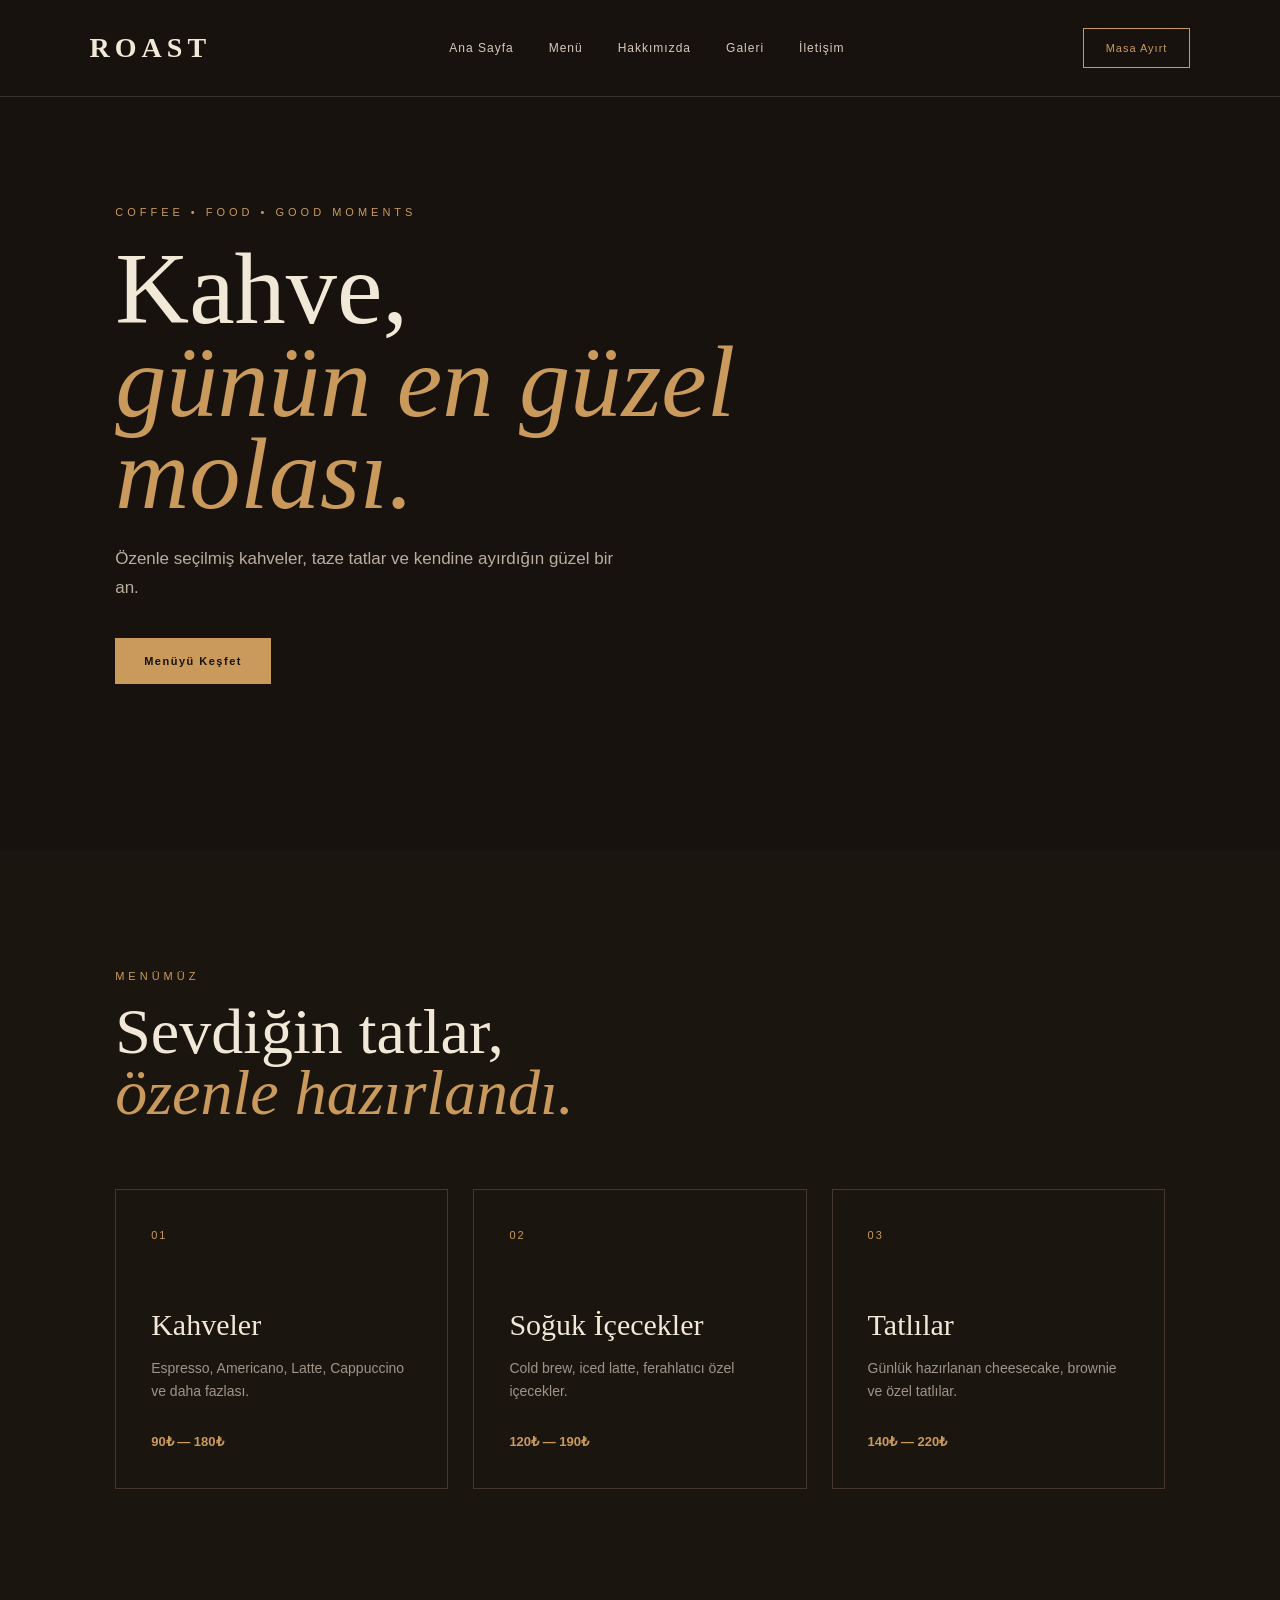
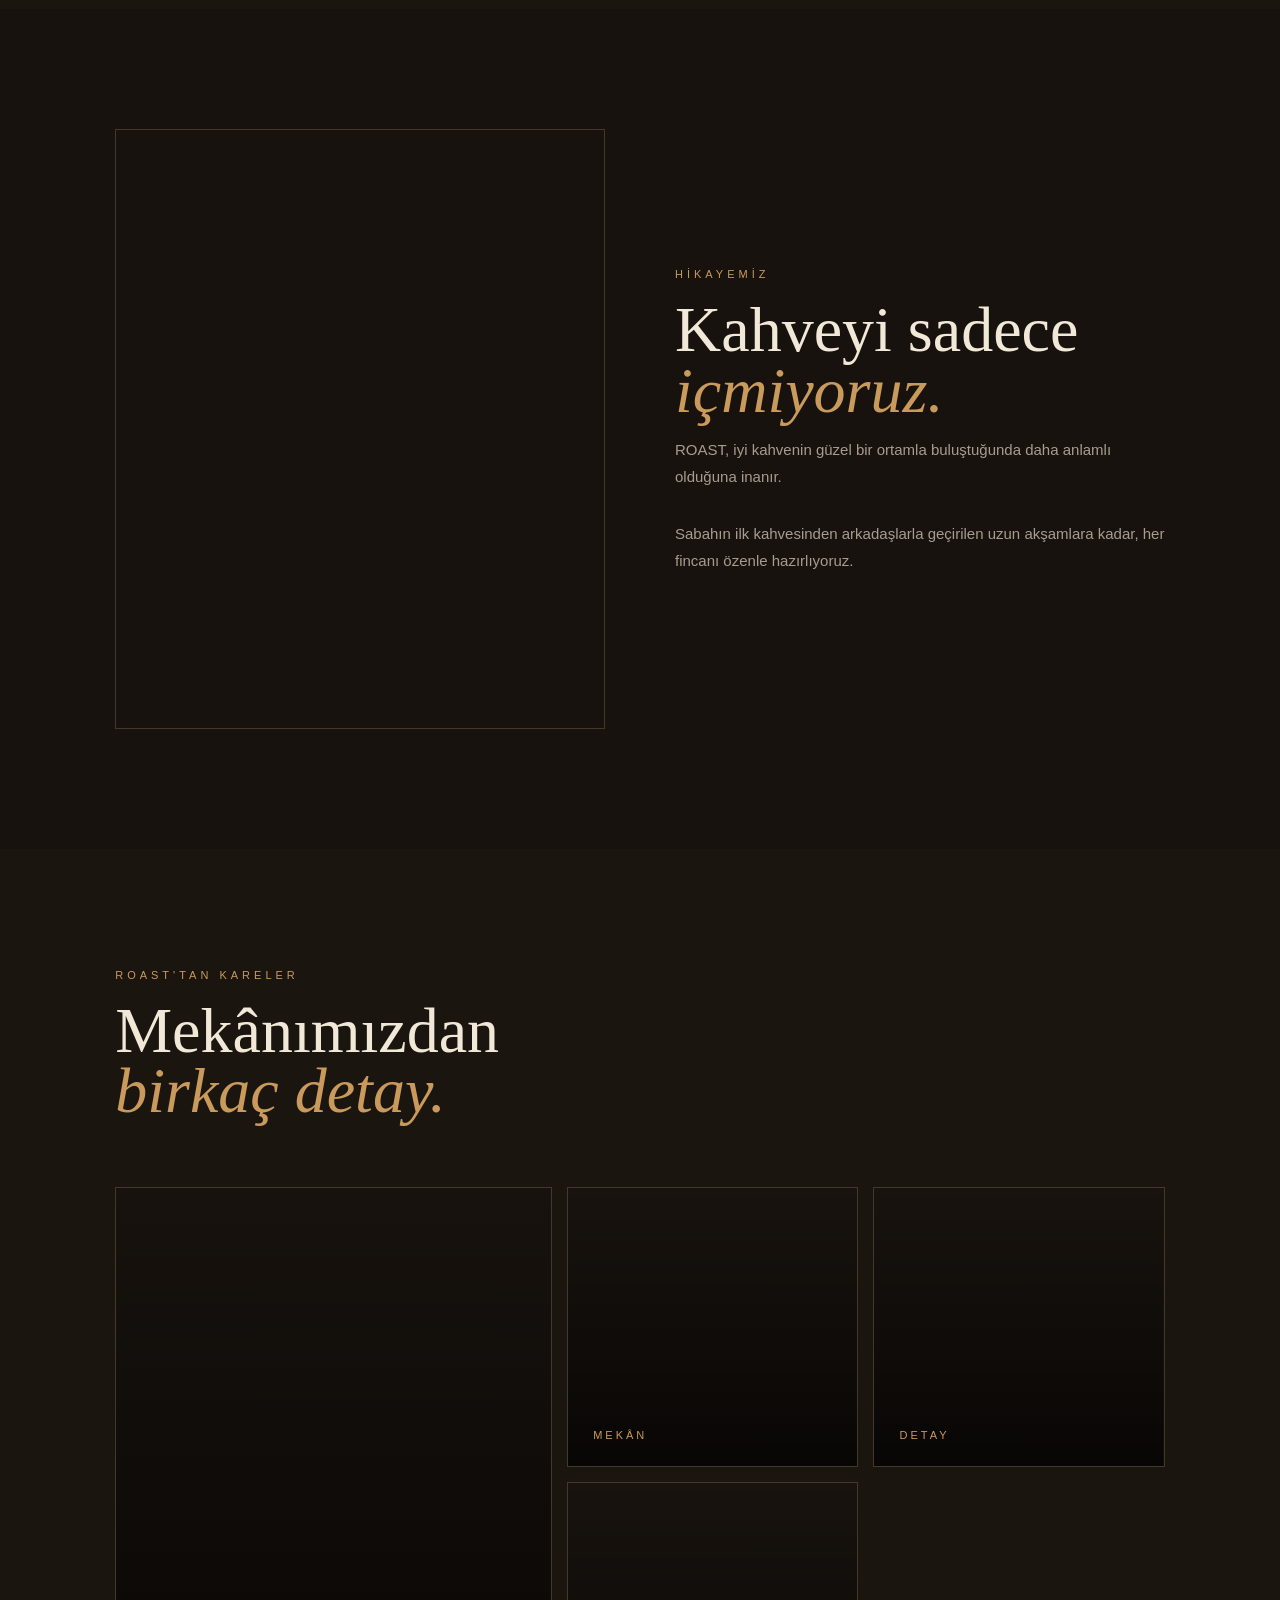
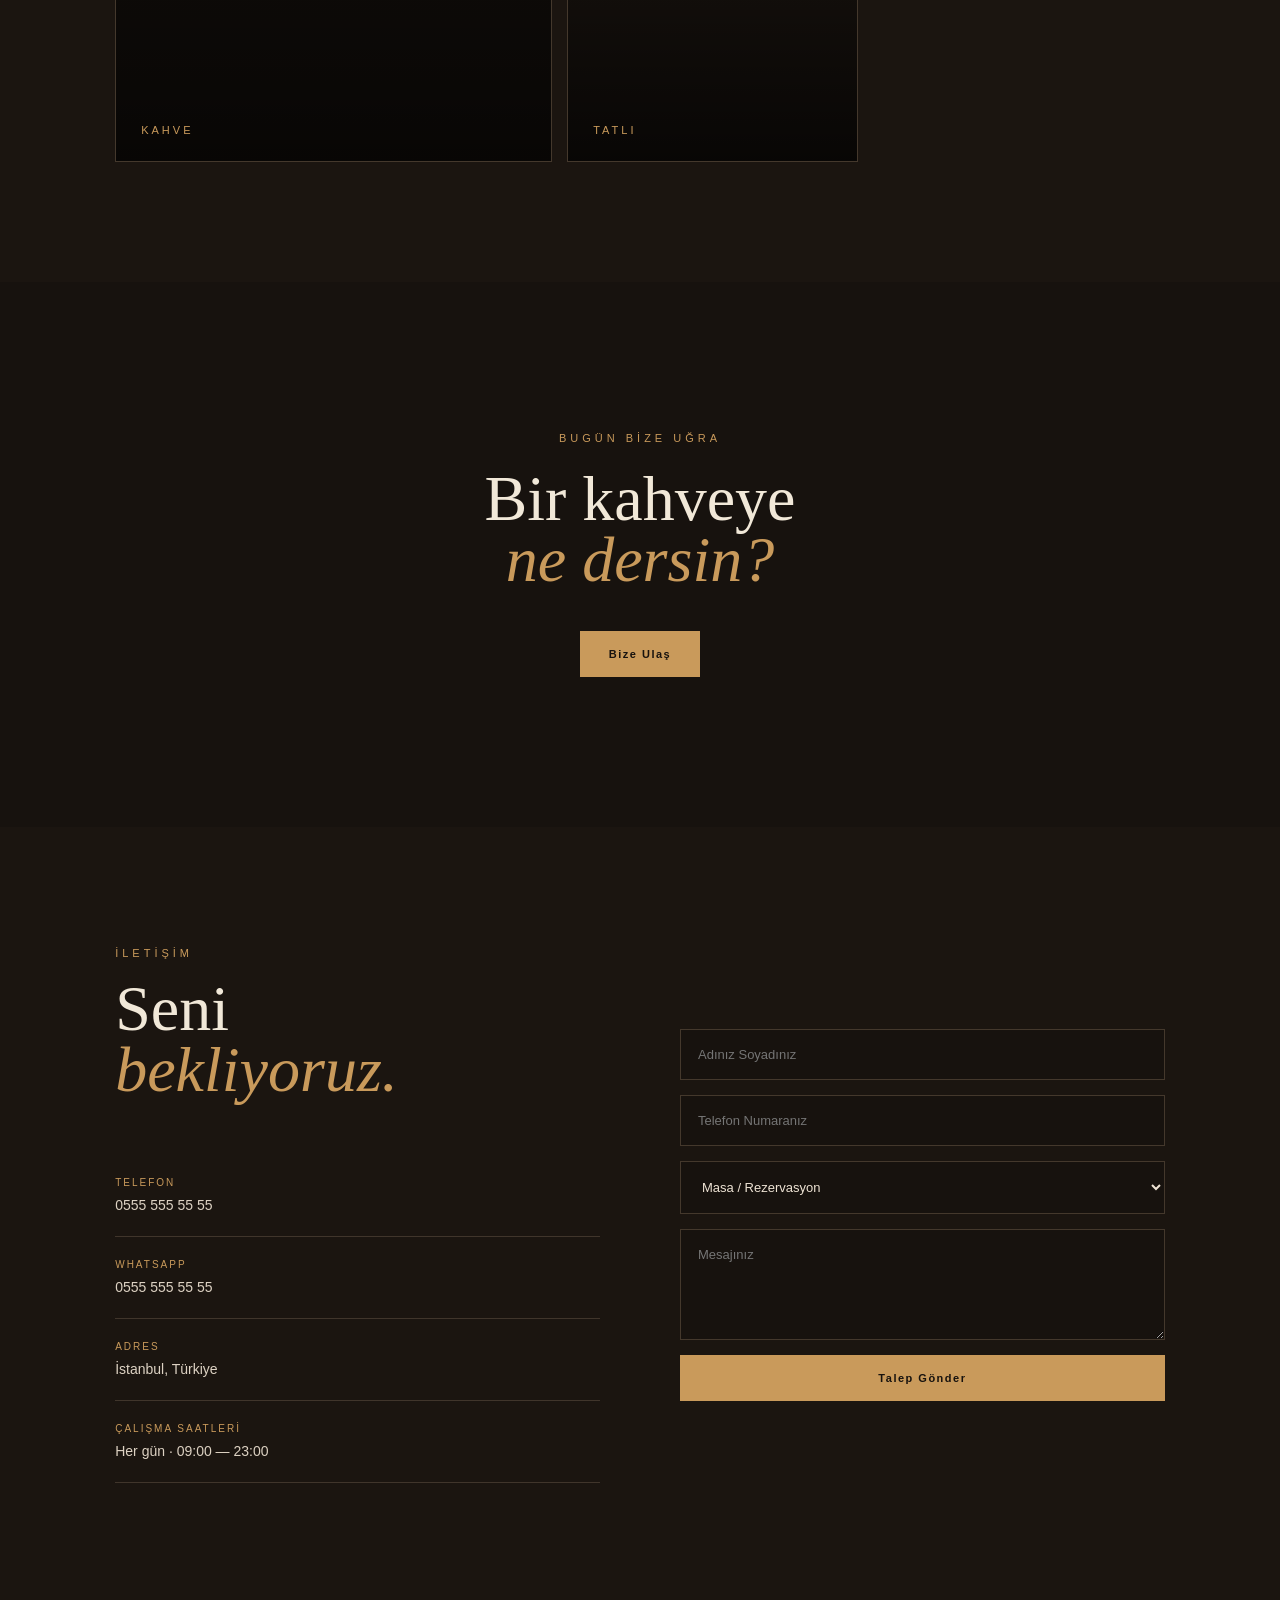
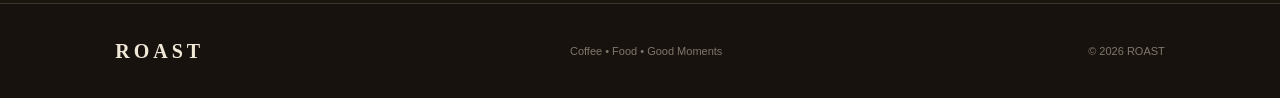
==== index.html @ e58e1d6d "Add files via upload" ====
<!DOCTYPE html>
<html lang="tr">
<head>
    <meta charset="UTF-8">
    <meta name="viewport" content="width=device-width, initial-scale=1.0">

    <title>ROAST | Coffee & Good Moments</title>

    <meta
        name="description"
        content="ROAST Coffee & Good Moments — kaliteli kahve, taze tatlılar ve keyifli anlar."
    >
    <link rel="icon" type="image/png" href="images/favicon.jpg">
    <link rel="stylesheet" href="style.css">
</head>

<body>

    <!-- HEADER -->
    <header class="header">

        <a href="#anasayfa" class="logo">
            ROAST
        </a>

        <nav class="nav">
            <a href="#anasayfa">Ana Sayfa</a>
            <a href="#menu">Menü</a>
            <a href="#hakkimizda">Hakkımızda</a>
            <a href="#galeri">Galeri</a>
            <a href="#iletisim">İletişim</a>
        </nav>

        <a href="#iletisim" class="reservation-button">
            Masa Ayırt
        </a>

    </header>


    <!-- HERO -->
    <main>

        <section class="hero" id="anasayfa">

            <div class="hero-content">

                <span class="eyebrow">
                    COFFEE • FOOD • GOOD MOMENTS
                </span>

                <h1>
                    Kahve,<br>
                    <span>günün en güzel molası.</span>
                </h1>

                <p>
                    Özenle seçilmiş kahveler, taze tatlar
                    ve kendine ayırdığın güzel bir an.
                </p>

                <a href="#menu" class="main-button">
                    Menüyü Keşfet
                </a>

            </div>

        </section>


        <!-- MENU -->
        <section class="menu-section" id="menu">

            <div class="section-heading">

                <span class="section-label">
                    MENÜMÜZ
                </span>

                <h2>
                    Sevdiğin tatlar,<br>
                    <span>özenle hazırlandı.</span>
                </h2>

            </div>


            <div class="menu-grid">

                <div class="menu-card">

                    <span class="menu-number">01</span>

                    <h3>
                        Kahveler
                    </h3>

                    <p>
                        Espresso, Americano, Latte,
                        Cappuccino ve daha fazlası.
                    </p>

                    <strong>
                        90₺ — 180₺
                    </strong>

                </div>


                <div class="menu-card">

                    <span class="menu-number">02</span>

                    <h3>
                        Soğuk İçecekler
                    </h3>

                    <p>
                        Cold brew, iced latte,
                        ferahlatıcı özel içecekler.
                    </p>

                    <strong>
                        120₺ — 190₺
                    </strong>

                </div>


                <div class="menu-card">

                    <span class="menu-number">03</span>

                    <h3>
                        Tatlılar
                    </h3>

                    <p>
                        Günlük hazırlanan cheesecake,
                        brownie ve özel tatlılar.
                    </p>

                    <strong>
                        140₺ — 220₺
                    </strong>

                </div>

            </div>

        </section>


        <!-- ABOUT -->
        <section class="about" id="hakkimizda">

            <div class="about-image"></div>

            <div class="about-content">

                <span class="section-label">
                    HİKAYEMİZ
                </span>

                <h2>
                    Kahveyi sadece<br>
                    <span>içmiyoruz.</span>
                </h2>

                <p>
                    ROAST, iyi kahvenin güzel bir ortamla
                    buluştuğunda daha anlamlı olduğuna inanır.
                </p>

                <p>
                    Sabahın ilk kahvesinden arkadaşlarla
                    geçirilen uzun akşamlara kadar,
                    her fincanı özenle hazırlıyoruz.
                </p>

            </div>

        </section>


        <!-- GALLERY -->
        <section class="gallery-section" id="galeri">

            <div class="section-heading">

                <span class="section-label">
                    ROAST'TAN KARELER
                </span>

                <h2>
                    Mekânımızdan<br>
                    <span>birkaç detay.</span>
                </h2>

            </div>


            <div class="gallery-grid">

                <div class="gallery-item gallery-large">
                    <span>KAHVE</span>
                </div>

                <div class="gallery-item">
                    <span>MEKÂN</span>
                </div>

                <div class="gallery-item">
                    <span>DETAY</span>
                </div>

                <div class="gallery-item">
                    <span>TATLI</span>
                </div>

            </div>

        </section>


        <!-- CTA -->
        <section class="cta">

            <span class="section-label">
                BUGÜN BİZE UĞRA
            </span>

            <h2>
                Bir kahveye<br>
                <span>ne dersin?</span>
            </h2>

            <a href="#iletisim" class="main-button">
                Bize Ulaş
            </a>

        </section>


        <!-- CONTACT -->
        <section class="contact" id="iletisim">

            <div class="contact-info">

                <span class="section-label">
                    İLETİŞİM
                </span>

                <h2>
                    Seni<br>
                    <span>bekliyoruz.</span>
                </h2>

                <div class="contact-details">

                    <div class="contact-item">
                        <span>TELEFON</span>
                        <strong>
                            0555 555 55 55
                        </strong>
                    </div>

                    <div class="contact-item">
                        <span>WHATSAPP</span>
                        <strong>
                            0555 555 55 55
                        </strong>
                    </div>

                    <div class="contact-item">
                        <span>ADRES</span>
                        <strong>
                            İstanbul, Türkiye
                        </strong>
                    </div>

                    <div class="contact-item">
                        <span>ÇALIŞMA SAATLERİ</span>
                        <strong>
                            Her gün · 09:00 — 23:00
                        </strong>
                    </div>

                </div>

            </div>


            <form class="contact-form">

                <input
                    type="text"
                    name="name"
                    placeholder="Adınız Soyadınız"
                    required
                >

                <input
                    type="tel"
                    name="phone"
                    placeholder="Telefon Numaranız"
                    required
                >

                <select name="reservation" required>

                    <option value="">
                        Masa / Rezervasyon
                    </option>

                    <option value="2 kişilik">
                        2 kişilik
                    </option>

                    <option value="3-4 kişilik">
                        3-4 kişilik
                    </option>

                    <option value="5+ kişilik">
                        5+ kişilik
                    </option>

                </select>

                <textarea
                    name="message"
                    rows="5"
                    placeholder="Mesajınız"
                ></textarea>

                <button
                    type="submit"
                    class="main-button"
                >
                    Talep Gönder
                </button>

            </form>

        </section>

    </main>


    <!-- FOOTER -->
    <footer class="footer">

        <strong>
            ROAST
        </strong>

        <p>
            Coffee • Food • Good Moments
        </p>

        <span>
            © 2026 ROAST
        </span>

    </footer>

</body>
</html>
---- style.css ----
/* ========================================
   GENEL
======================================== */

html {
    scroll-behavior: smooth;
}

body {
    margin: 0;
    background-color: #17120e;
    color: #f1e8d8;
    font-family: Georgia, "Times New Roman", serif;
}

* {
    box-sizing: border-box;
}

a {
    color: inherit;
    text-decoration: none;
}


/* ========================================
   HEADER
======================================== */

.header {
    position: absolute;
    top: 0;
    left: 0;
    width: 100%;
    z-index: 10;

    display: flex;
    align-items: center;
    justify-content: space-between;

    padding: 28px 7%;
    border-bottom: 1px solid rgba(241, 232, 216, 0.15);
}

.logo {
    font-size: 28px;
    font-weight: bold;
    letter-spacing: 5px;
}

.nav {
    display: flex;
    gap: 35px;
}

.nav a {
    font-family: Arial, sans-serif;
    font-size: 12px;
    letter-spacing: 1px;
    color: #d6cabb;
    transition: 0.3s;
}

.nav a:hover {
    color: #c99a5b;
}

.reservation-button {
    border: 1px solid #c99a5b;
    padding: 13px 22px;

    font-family: Arial, sans-serif;
    font-size: 11px;
    letter-spacing: 1px;

    color: #c99a5b;
    transition: 0.3s;
}

.reservation-button:hover {
    background-color: #c99a5b;
    color: #17120e;
}


/* ========================================
   HERO
======================================== */

.hero {
    min-height: 850px;

    display: flex;
    align-items: center;

    padding: 140px 9% 100px;

    background-image:
        linear-gradient(
            90deg,
            rgba(23, 18, 14, 0.98) 0%,
            rgba(23, 18, 14, 0.88) 35%,
            rgba(23, 18, 14, 0.45) 70%,
            rgba(23, 18, 14, 0.2) 100%
        ),
        url("images/hero.jpg");

    background-size: cover;
    background-position: center;
    background-repeat: no-repeat;
}

.hero-content {
    max-width: 700px;
}

.eyebrow,
.section-label {
    display: block;

    font-family: Arial, sans-serif;
    font-size: 11px;
    letter-spacing: 4px;

    color: #c99a5b;
}

.hero h1 {
    margin: 25px 0;

    font-size: clamp(65px, 8vw, 115px);
    line-height: 0.9;
    font-weight: normal;
}

.hero h1 span {
    color: #c99a5b;
    font-style: italic;
}

.hero p {
    max-width: 520px;

    margin-bottom: 35px;

    color: #b9aea0;

    font-family: Arial, sans-serif;
    font-size: 17px;
    line-height: 1.7;
}

.main-button {
    display: inline-block;

    padding: 16px 28px;

    background-color: #c99a5b;
    color: #17120e;

    font-family: Arial, sans-serif;
    font-size: 11px;
    font-weight: bold;
    letter-spacing: 1.5px;

    border: 1px solid #c99a5b;

    transition: 0.3s;
}

.main-button:hover {
    background-color: transparent;
    color: #c99a5b;
}


/* ========================================
   MENU
======================================== */

.menu-section {
    padding: 120px 9%;
    background-color: #1b1510;
}

.section-heading {
    margin-bottom: 65px;
}

.section-heading h2,
.about-content h2,
.contact-info h2,
.cta h2 {
    margin: 20px 0 0;

    font-size: clamp(42px, 5vw, 70px);
    line-height: 0.95;
    font-weight: normal;
}

.section-heading h2 span,
.about-content h2 span,
.contact-info h2 span,
.cta h2 span {
    color: #c99a5b;
    font-style: italic;
}

.menu-grid {
    display: grid;
    grid-template-columns: repeat(3, 1fr);
    gap: 25px;
}

.menu-card {
    min-height: 300px;

    padding: 35px;

    border: 1px solid #44382c;

    position: relative;

    transition: 0.3s;
}

.menu-card:hover {
    transform: translateY(-6px);
    border-color: #c99a5b;
}

.menu-number {
    font-family: Arial, sans-serif;
    font-size: 11px;
    letter-spacing: 2px;
    color: #c99a5b;
}

.menu-card h3 {
    margin: 65px 0 15px;
    font-size: 30px;
    font-weight: normal;
}

.menu-card p {
    color: #9f9487;

    font-family: Arial, sans-serif;
    font-size: 14px;
    line-height: 1.7;
}

.menu-card strong {
    display: block;

    margin-top: 30px;

    color: #c99a5b;

    font-family: Arial, sans-serif;
    font-size: 13px;
}


/* ========================================
   ABOUT
======================================== */

.about {
    display: grid;
    grid-template-columns: 1fr 1fr;
    gap: 70px;

    padding: 120px 9%;

    background-color: #17120e;
}

.about-image {
    min-height: 600px;

    background-image: url("images/about.jpg");
    background-size: cover;
    background-position: center;
    background-repeat: no-repeat;

    border: 1px solid #44382c;
}

.about-content {
    display: flex;
    flex-direction: column;
    justify-content: center;
}

.about-content p {
    max-width: 500px;

    color: #a79c90;

    font-family: Arial, sans-serif;
    font-size: 15px;
    line-height: 1.8;
}


/* ========================================
   GALERİ
======================================== */

.gallery-section {
    padding: 120px 9%;
    background-color: #1b1510;
}

.gallery-grid {
    display: grid;

    grid-template-columns: 1.5fr 1fr 1fr;
    grid-template-rows: 280px 280px;

    gap: 15px;
}

.gallery-item {
    position: relative;

    display: flex;
    align-items: flex-end;

    padding: 25px;

    overflow: hidden;

    border: 1px solid #44382c;

    background-size: cover;
    background-position: center;
    background-repeat: no-repeat;

    transition: 0.3s;
}

/* Şimdilik görsellerin yerini tutacak alanlar */

.gallery-item:nth-child(1) {
    grid-row: span 2;

    background-image:
        linear-gradient(
            rgba(0, 0, 0, 0.15),
            rgba(0, 0, 0, 0.7)
        ),
        url("images/kahve.jpg");
}

.gallery-item:nth-child(2) {
    background-image:
        linear-gradient(
            rgba(0, 0, 0, 0.1),
            rgba(0, 0, 0, 0.7)
        ),
        url("images/mekan.jpg");
}

.gallery-item:nth-child(3) {
    background-image:
        linear-gradient(
            rgba(0, 0, 0, 0.1),
            rgba(0, 0, 0, 0.7)
        ),
        url("images/detay.jpg");
}

.gallery-item:nth-child(4) {
    background-image:
        linear-gradient(
            rgba(0, 0, 0, 0.1),
            rgba(0, 0, 0, 0.7)
        ),
        url("images/tatli.jpg");
}

.gallery-item:hover {
    transform: translateY(-4px);
}

.gallery-item span {
    position: relative;
    z-index: 2;

    color: #c99a5b;

    font-family: Arial, sans-serif;
    font-size: 11px;
    letter-spacing: 3px;
}


/* ========================================
   CTA
======================================== */

.cta {
    padding: 150px 9%;
    text-align: center;

    background-color: #17120e;
}

.cta .section-label {
    margin-bottom: 25px;
}

.cta h2 {
    margin-bottom: 40px;
}


/* ========================================
   CONTACT
======================================== */

.contact {
    display: grid;
    grid-template-columns: 1fr 1fr;
    gap: 80px;

    padding: 120px 9%;

    background-color: #1b1510;
}

.contact-details {
    margin-top: 55px;
}

.contact-item {
    padding: 22px 0;

    border-bottom: 1px solid #40352b;
}

.contact-item span {
    display: block;

    margin-bottom: 8px;

    color: #c99a5b;

    font-family: Arial, sans-serif;
    font-size: 10px;
    letter-spacing: 2px;
}

.contact-item strong {
    color: #ddd2c3;

    font-family: Arial, sans-serif;
    font-size: 14px;
    font-weight: normal;
}

.contact-form {
    display: flex;
    flex-direction: column;
    gap: 15px;

    justify-content: center;
}

.contact-form input,
.contact-form select,
.contact-form textarea {
    width: 100%;

    padding: 17px;

    background-color: #17120e;

    border: 1px solid #44382c;

    color: #eee3d4;

    font-family: Arial, sans-serif;
    font-size: 13px;

    outline: none;
}

.contact-form input:focus,
.contact-form select:focus,
.contact-form textarea:focus {
    border-color: #c99a5b;
}

.contact-form textarea {
    resize: vertical;
}

.contact-form select {
    appearance: auto;
}

.contact-form .main-button {
    cursor: pointer;
}


/* ========================================
   FOOTER
======================================== */

.footer {
    display: flex;
    align-items: center;
    justify-content: space-between;

    padding: 30px 9%;

    border-top: 1px solid #40352b;

    background-color: #17120e;
}

.footer strong {
    font-size: 20px;
    letter-spacing: 4px;
}

.footer p,
.footer span {
    color: #80766b;

    font-family: Arial, sans-serif;
    font-size: 11px;
}


/* ========================================
   MOBİL
======================================== */

@media (max-width: 900px) {

    .header {
        padding: 22px 5%;
    }

    .nav {
        display: none;
    }

    .hero {
        min-height: 750px;
        padding: 120px 7% 80px;
    }

    .menu-grid {
        grid-template-columns: 1fr;
    }

    .about {
        grid-template-columns: 1fr;
        padding: 90px 7%;
    }

    .about-image {
        min-height: 500px;
    }

    .gallery-section {
        padding: 90px 7%;
    }

    .gallery-grid {
        grid-template-columns: 1fr 1fr;
        grid-template-rows: 250px 250px 250px;
    }

    .gallery-item:nth-child(1) {
        grid-row: span 2;
    }

    .contact {
        grid-template-columns: 1fr;
        padding: 90px 7%;
        gap: 60px;
    }

    .footer {
        flex-direction: column;
        gap: 15px;
        text-align: center;
    }

}


@media (max-width: 600px) {

    .logo {
        font-size: 22px;
    }

    .reservation-button {
        padding: 10px 14px;
        font-size: 9px;
    }

    .hero {
        min-height: 700px;
    }

    .hero h1 {
        font-size: 62px;
    }

    .hero p {
        font-size: 15px;
    }

    .menu-section,
    .cta {
        padding: 90px 7%;
    }

    .section-heading h2,
    .about-content h2,
    .contact-info h2,
    .cta h2 {
        font-size: 45px;
    }

    .menu-card {
        min-height: 270px;
    }

    .about-image {
        min-height: 420px;
    }

    .gallery-grid {
        grid-template-columns: 1fr;
        grid-template-rows: repeat(4, 280px);
    }

    .gallery-item:nth-child(1) {
        grid-row: span 1;
    }

}
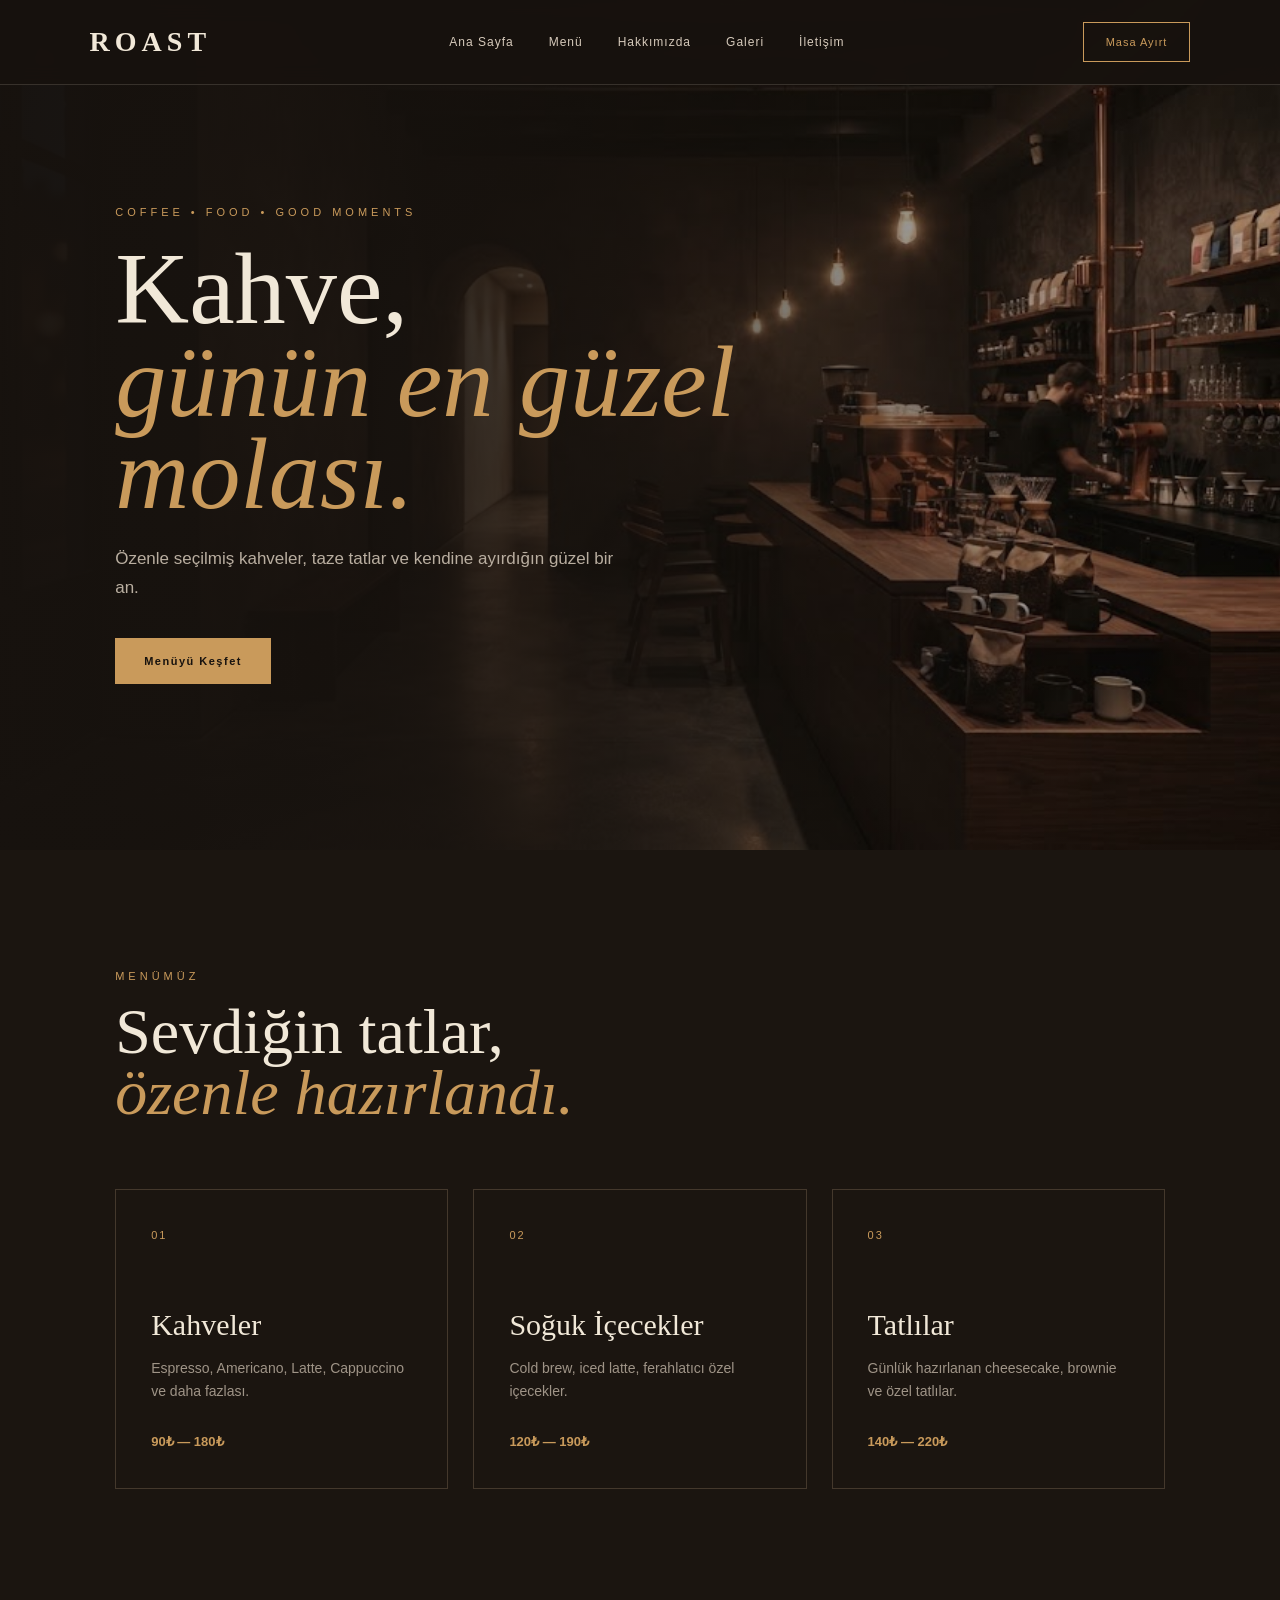
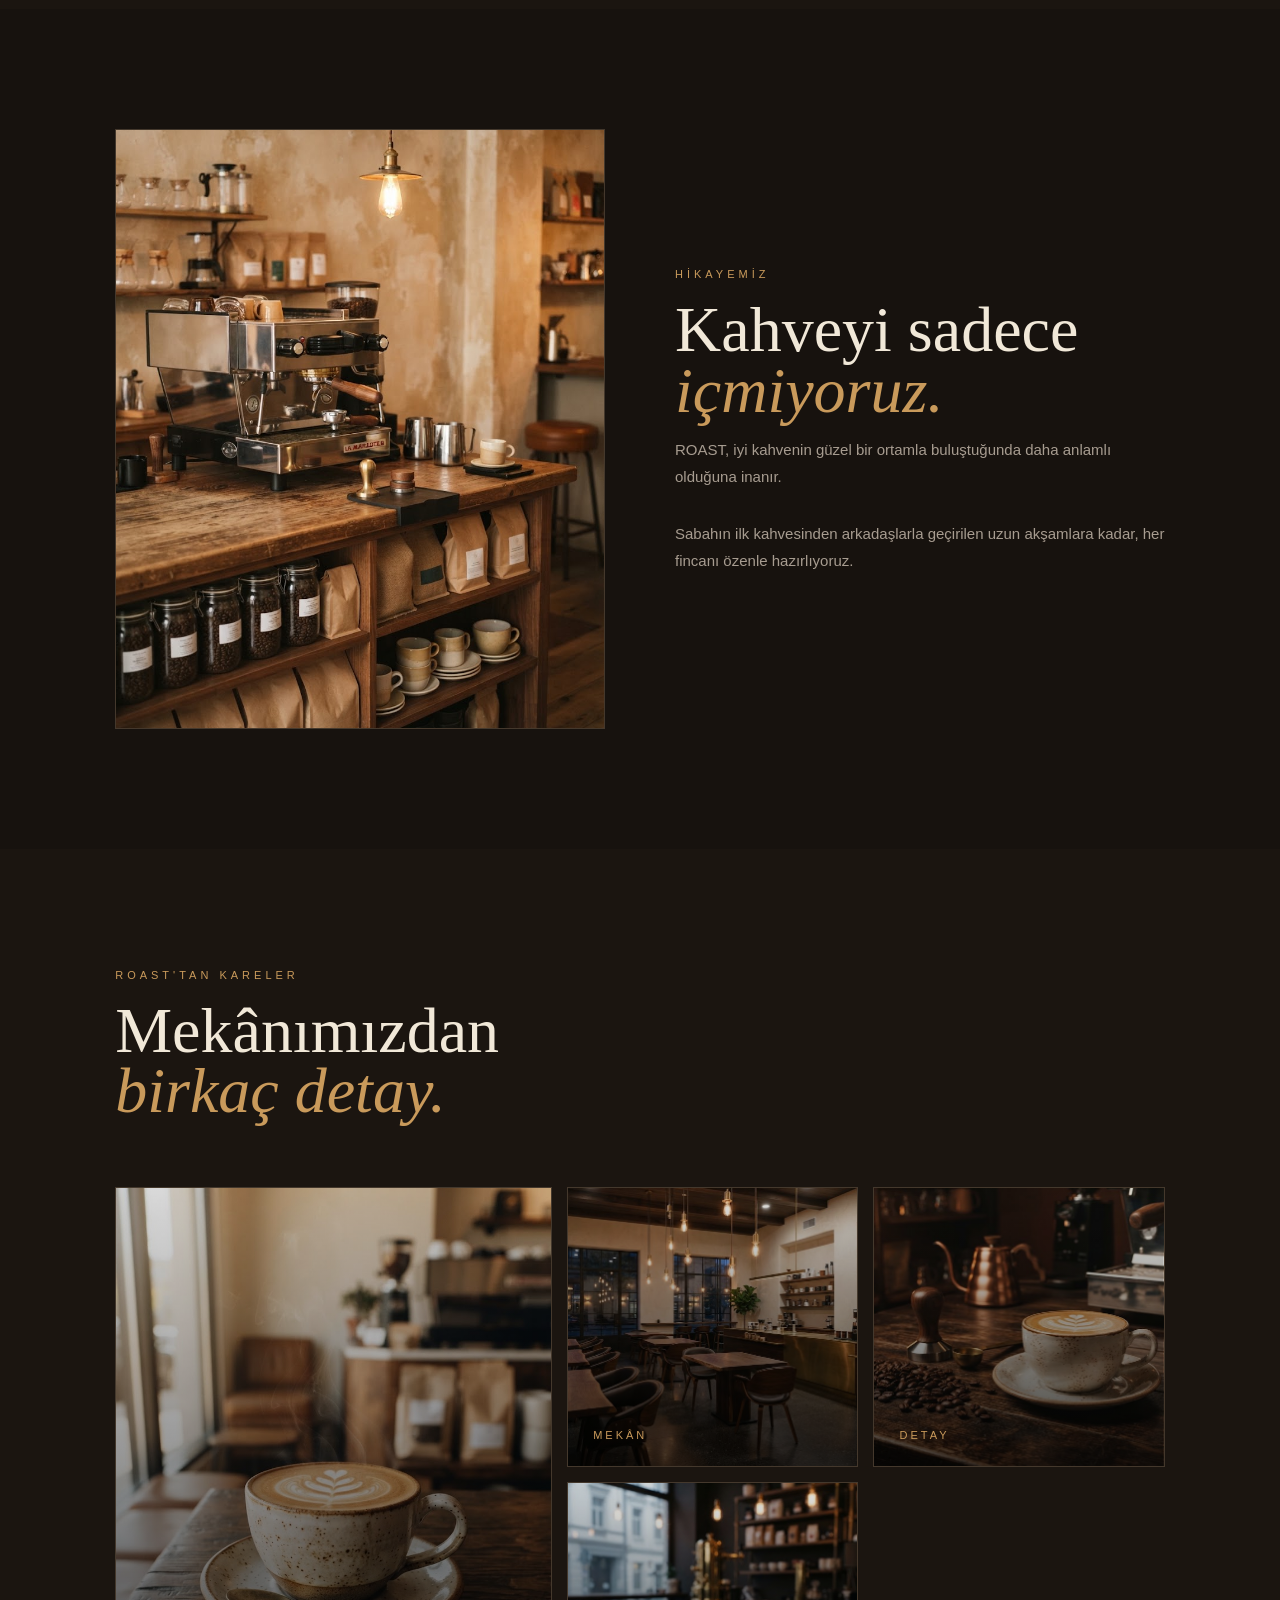
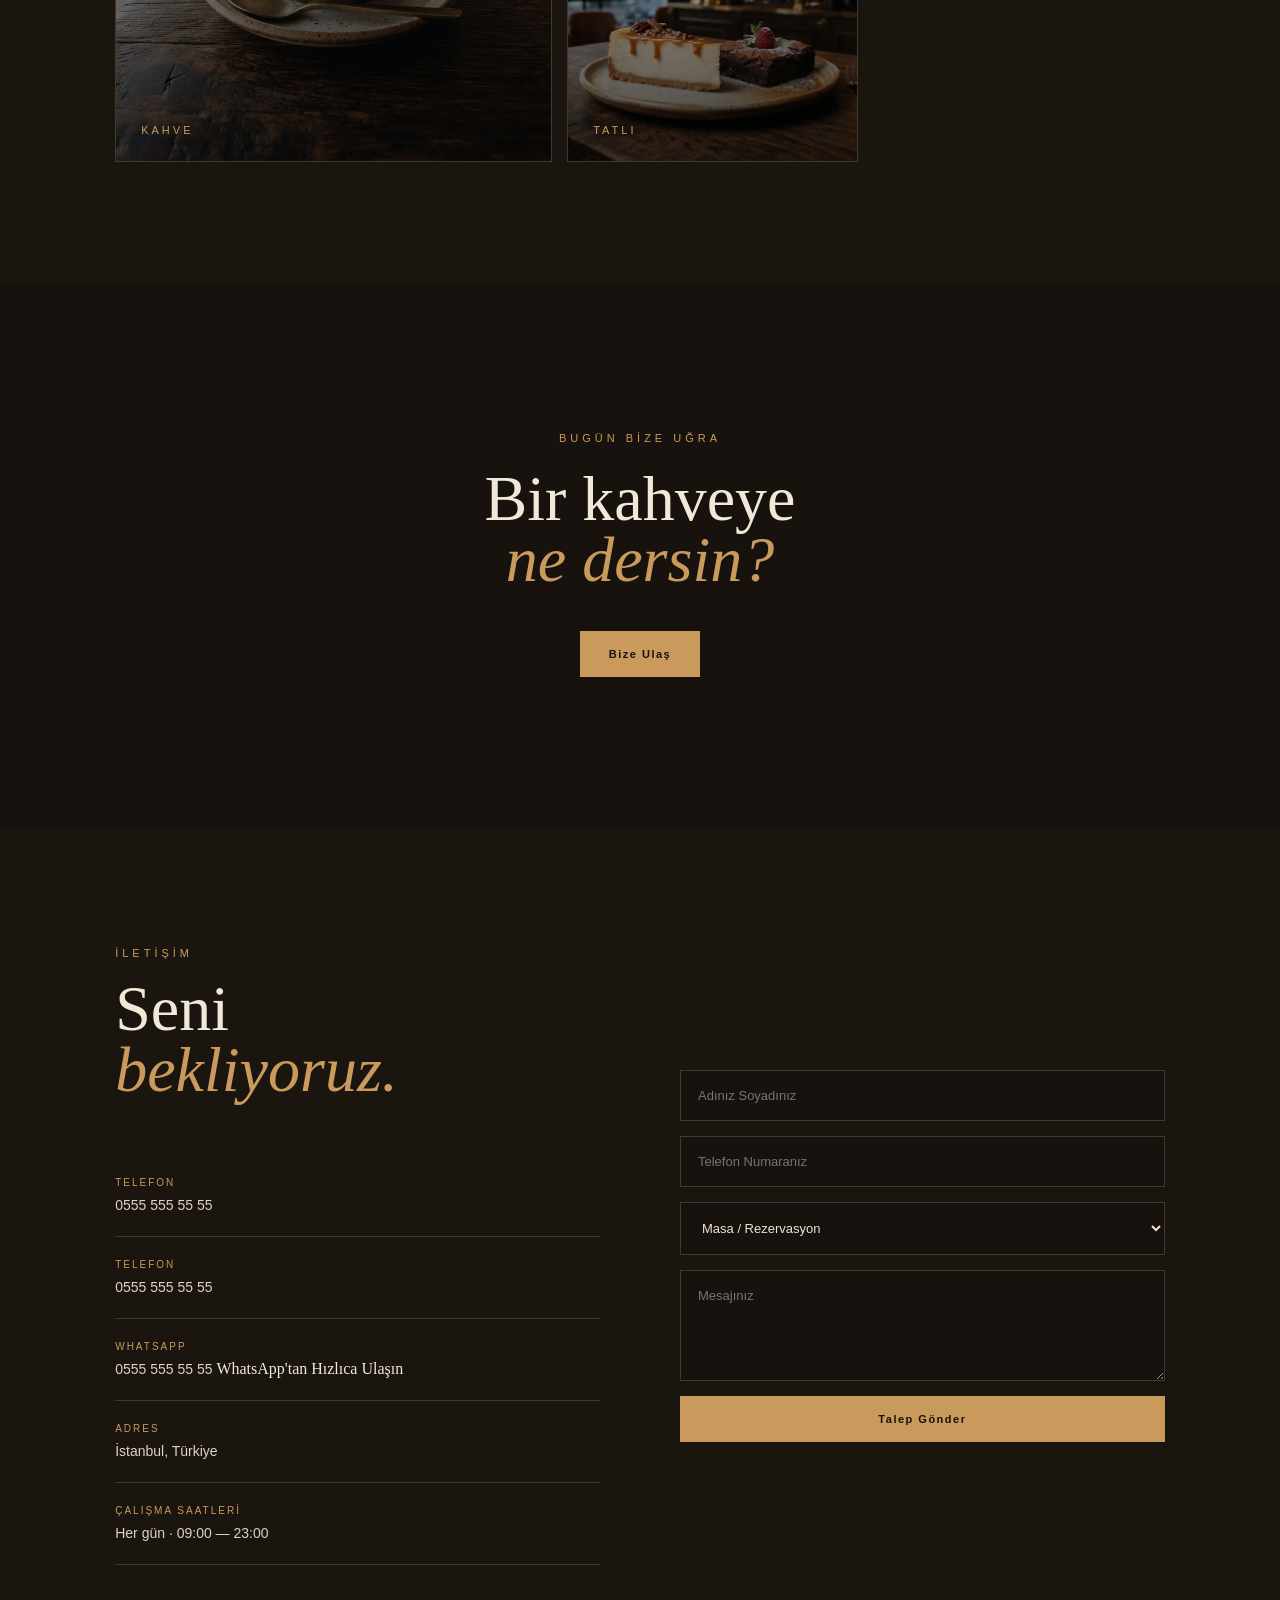
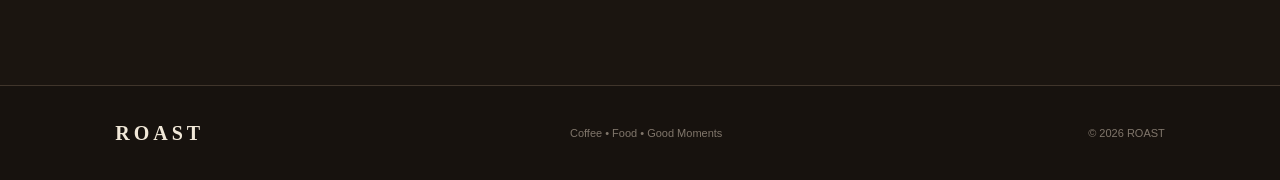
==== commit 1e8a8bad: "Update index.html" ====
--- a/index.html
+++ b/index.html
@@ -266,11 +266,34 @@
                     </div>
 
                     <div class="contact-item">
-                        <span>WHATSAPP</span>
-                        <strong>
-                            0555 555 55 55
-                        </strong>
-                    </div>
+    <span>TELEFON</span>
+    <strong>
+        <a href="tel:+905555555555">
+            0555 555 55 55
+        </a>
+    </strong>
+</div>
+
+<div class="contact-item">
+        <span>WHATSAPP</span>
+    
+        <strong>
+            <a
+                href="https://wa.me/905555555555"
+                target="_blank"
+            >
+                0555 555 55 55
+            </a>
+        </strong>
+    
+        <a
+            href="https://wa.me/905555555555"
+            target="_blank"
+            class="whatsapp-button"
+        >
+            WhatsApp'tan Hızlıca Ulaşın
+        </a>
+    </div>
 
                     <div class="contact-item">
                         <span>ADRES</span>
@@ -365,4 +388,4 @@
     </footer>
 
 </body>
-</html>+</html>
--- a/style.css
+++ b/style.css
@@ -28,17 +28,24 @@
 ======================================== */
 
 .header {
-    position: absolute;
+    position: fixed !important;
     top: 0;
     left: 0;
+    right: 0;
+
     width: 100%;
-    z-index: 10;
+    z-index: 9999;
 
     display: flex;
     align-items: center;
     justify-content: space-between;
 
-    padding: 28px 7%;
+    padding: 22px 7%;
+
+    background: rgba(23, 18, 14, 0.96);
+    backdrop-filter: blur(10px);
+    -webkit-backdrop-filter: blur(10px);
+
     border-bottom: 1px solid rgba(241, 232, 216, 0.15);
 }
 
@@ -649,4 +656,4 @@
         grid-row: span 1;
     }
 
-}+}
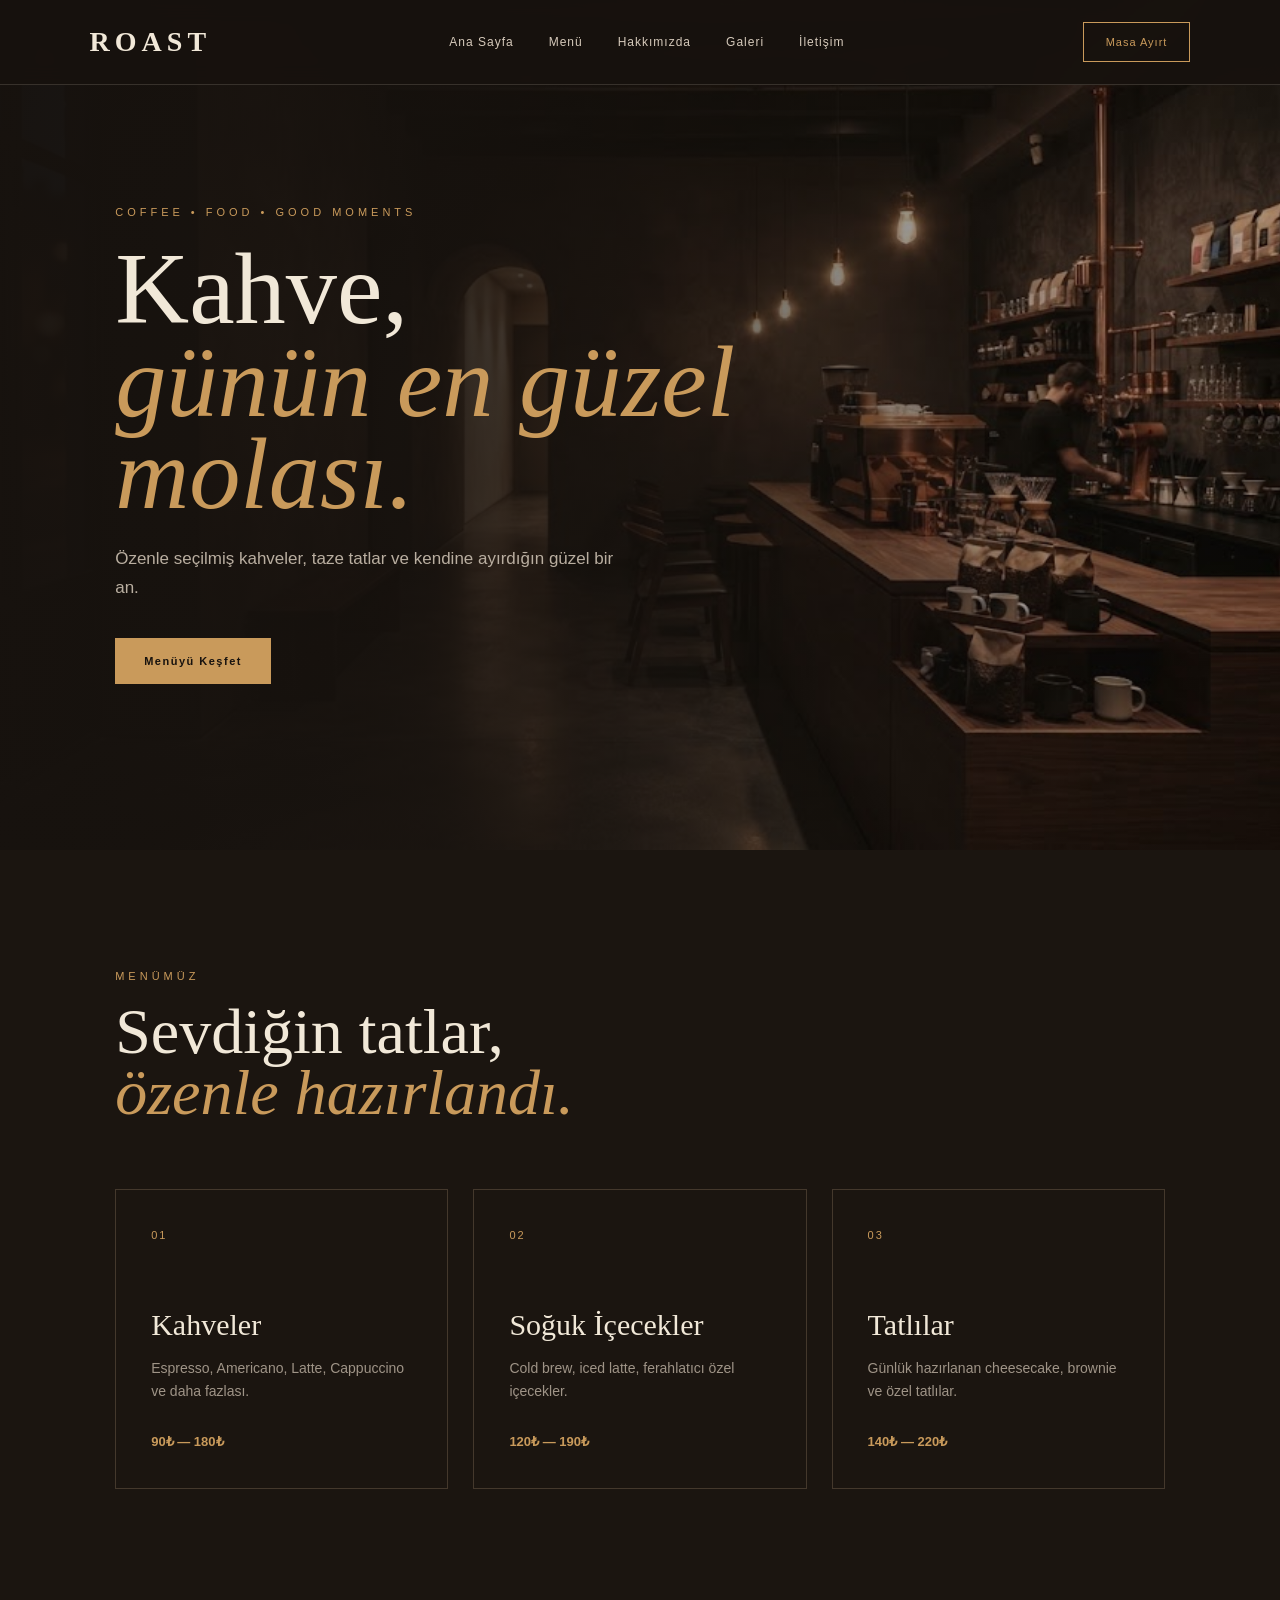
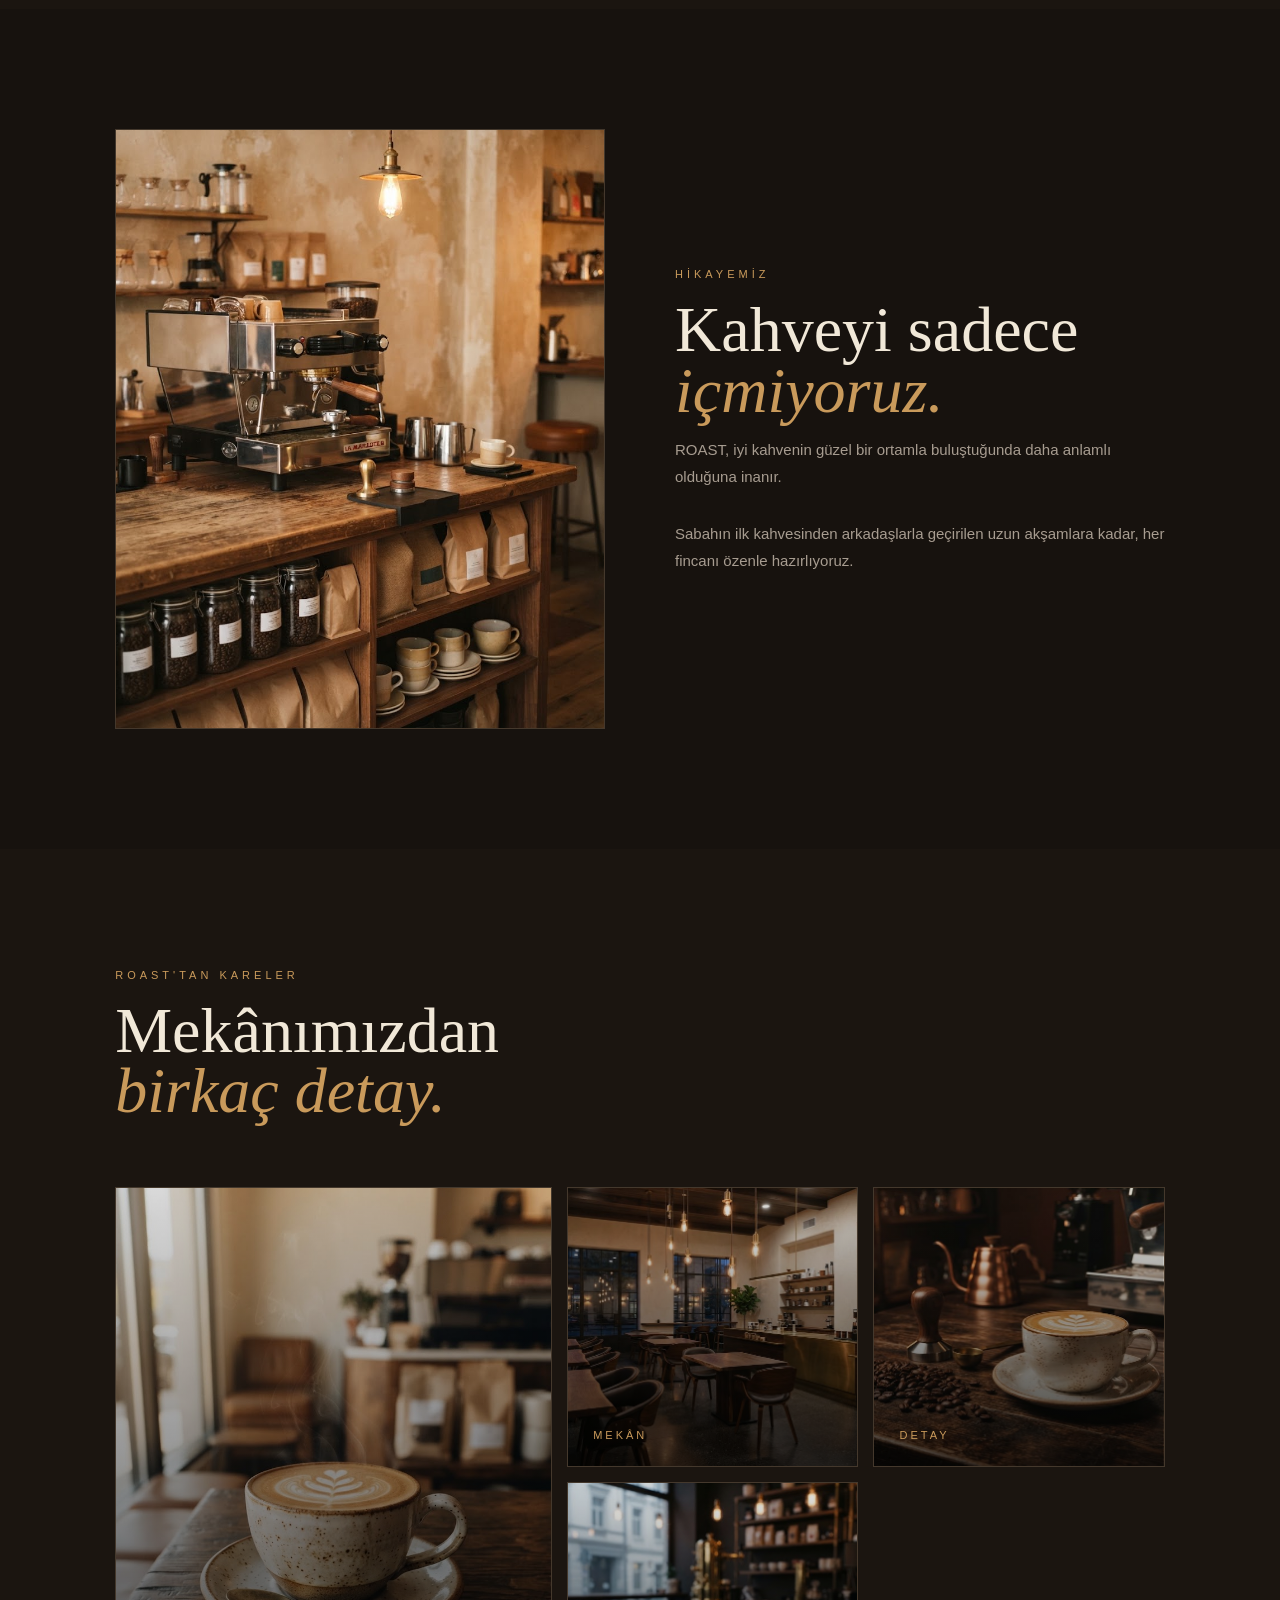
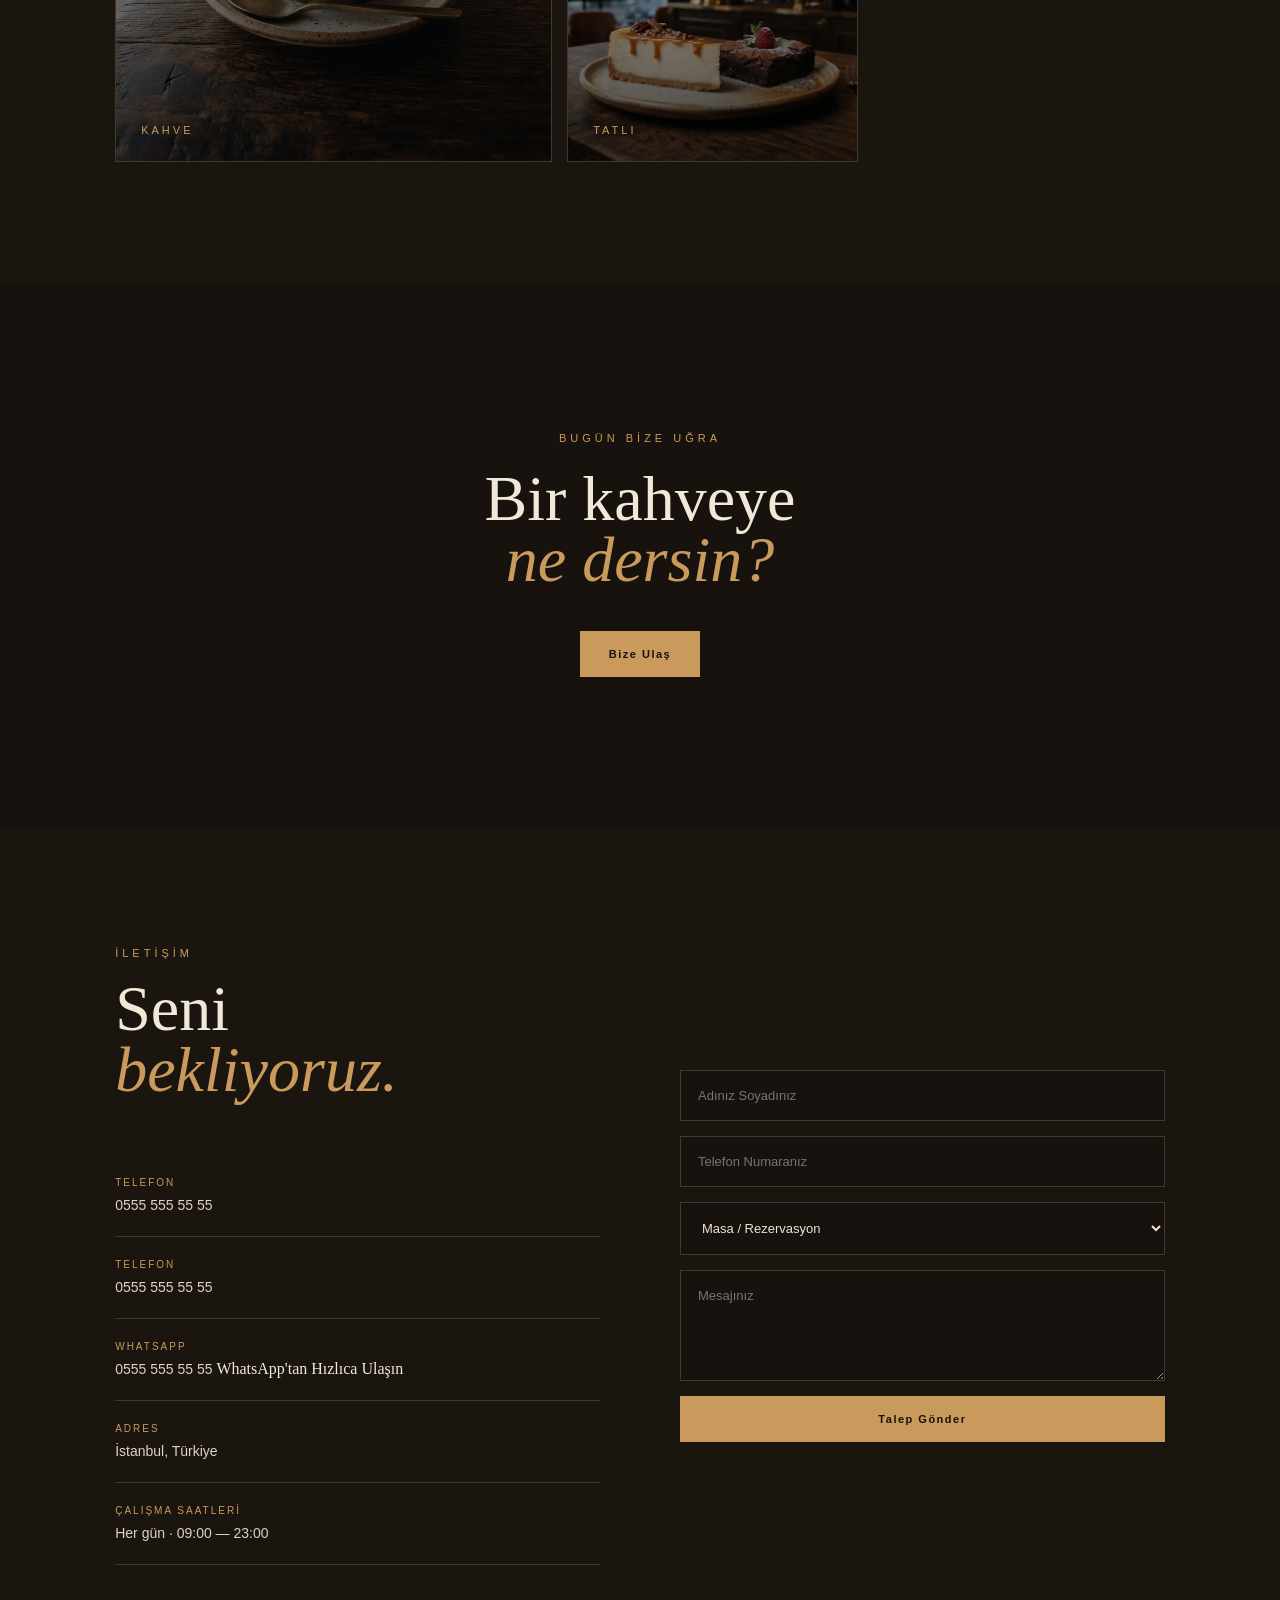
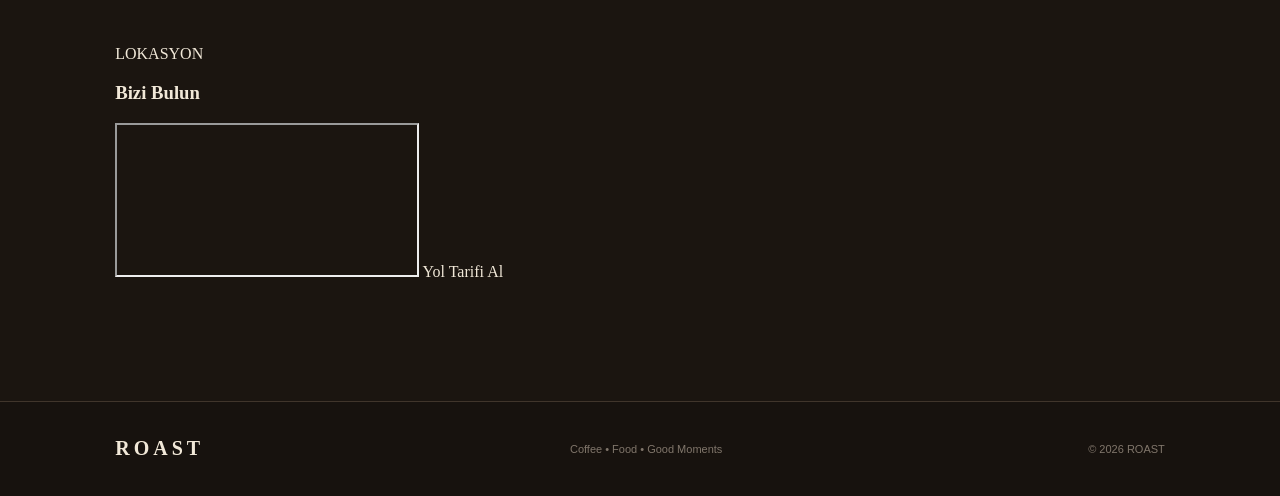
==== commit e8b1aa49: "Update index.html" ====
--- a/index.html
+++ b/index.html
@@ -364,6 +364,36 @@
                 </button>
 
             </form>
+                    </form>
+
+
+        <div class="map-box">
+
+            <div class="map-title">
+                <span>LOKASYON</span>
+
+                <h3>
+                    Bizi Bulun
+                </h3>
+            </div>
+
+            <iframe
+                src="https://www.google.com/maps?q=Istanbul%2C%20Turkey&output=embed"
+                loading="lazy"
+                allowfullscreen
+                referrerpolicy="no-referrer-when-downgrade">
+            </iframe>
+
+            <a
+                href="https://www.google.com/maps/search/?api=1&query=Istanbul%2C%20Turkey"
+                target="_blank"
+                class="map-button">
+                Yol Tarifi Al
+            </a>
+
+        </div>
+
+    </section>
 
         </section>
 
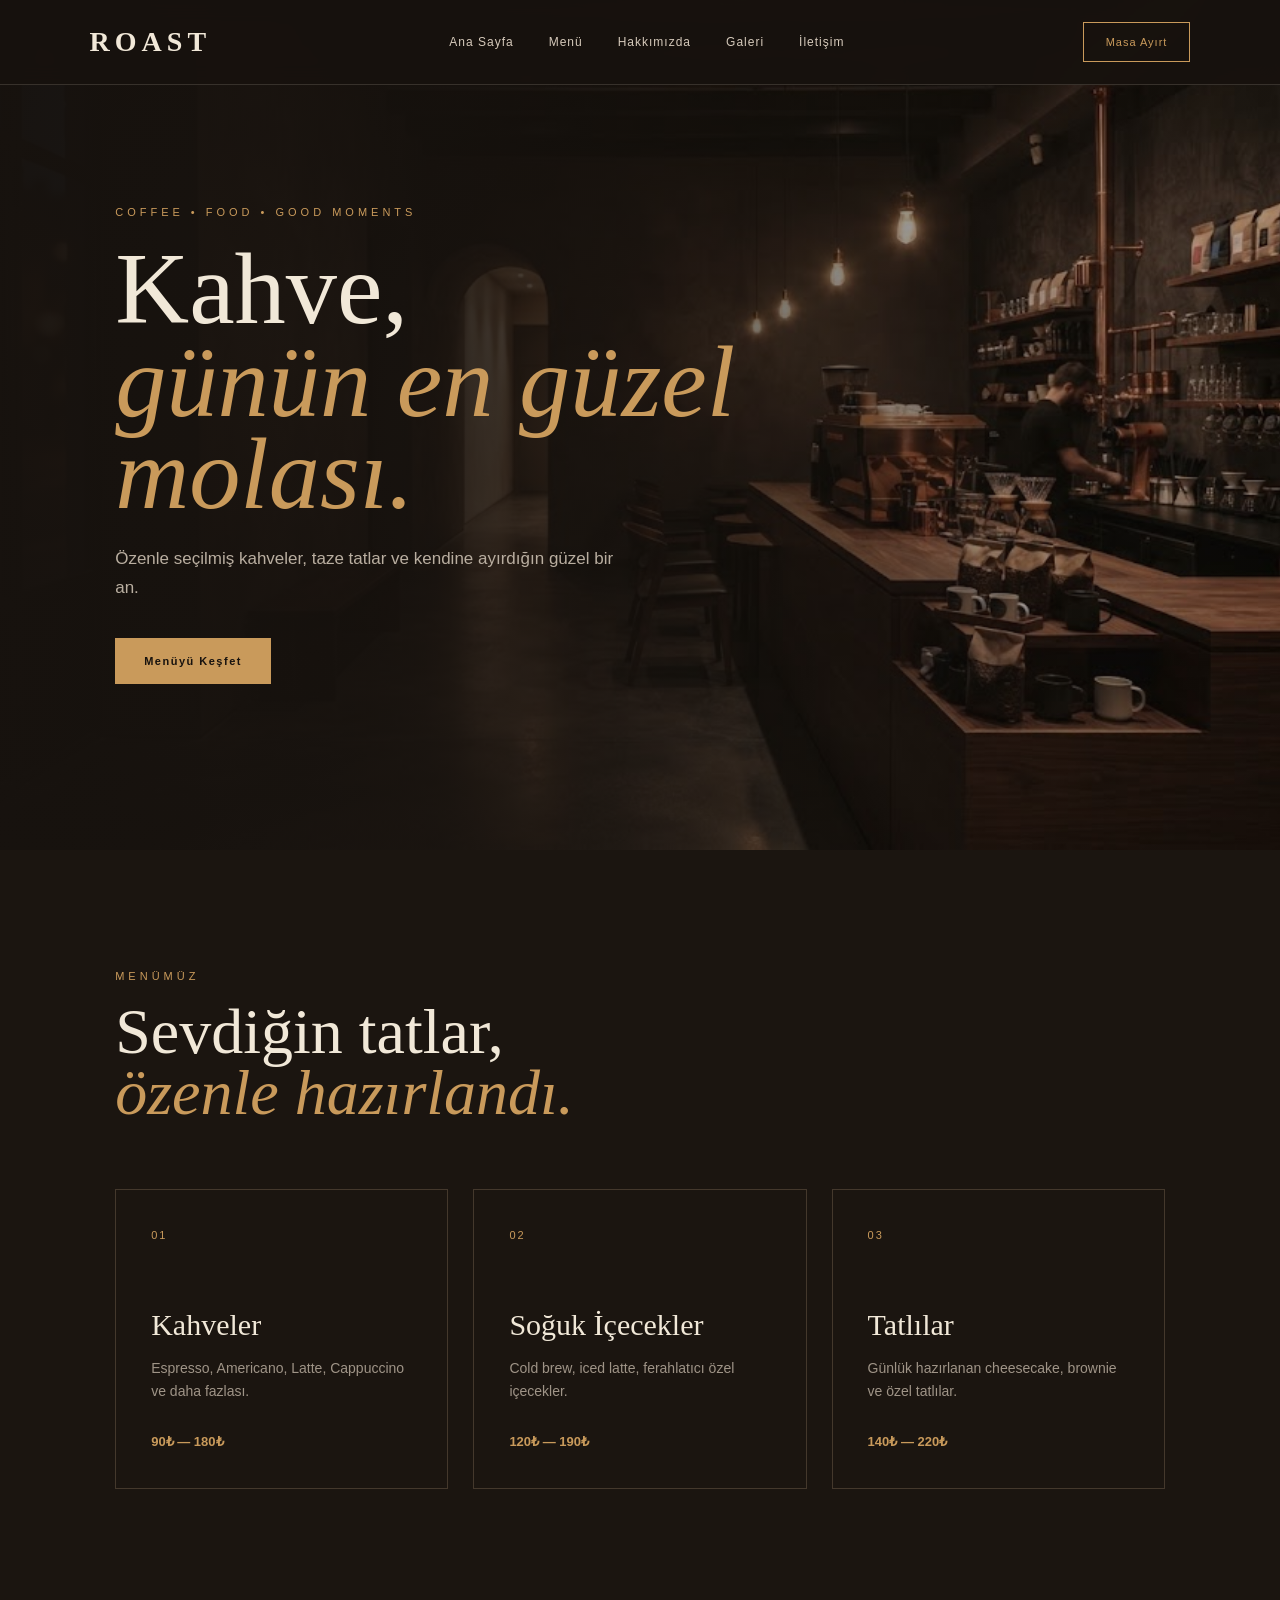
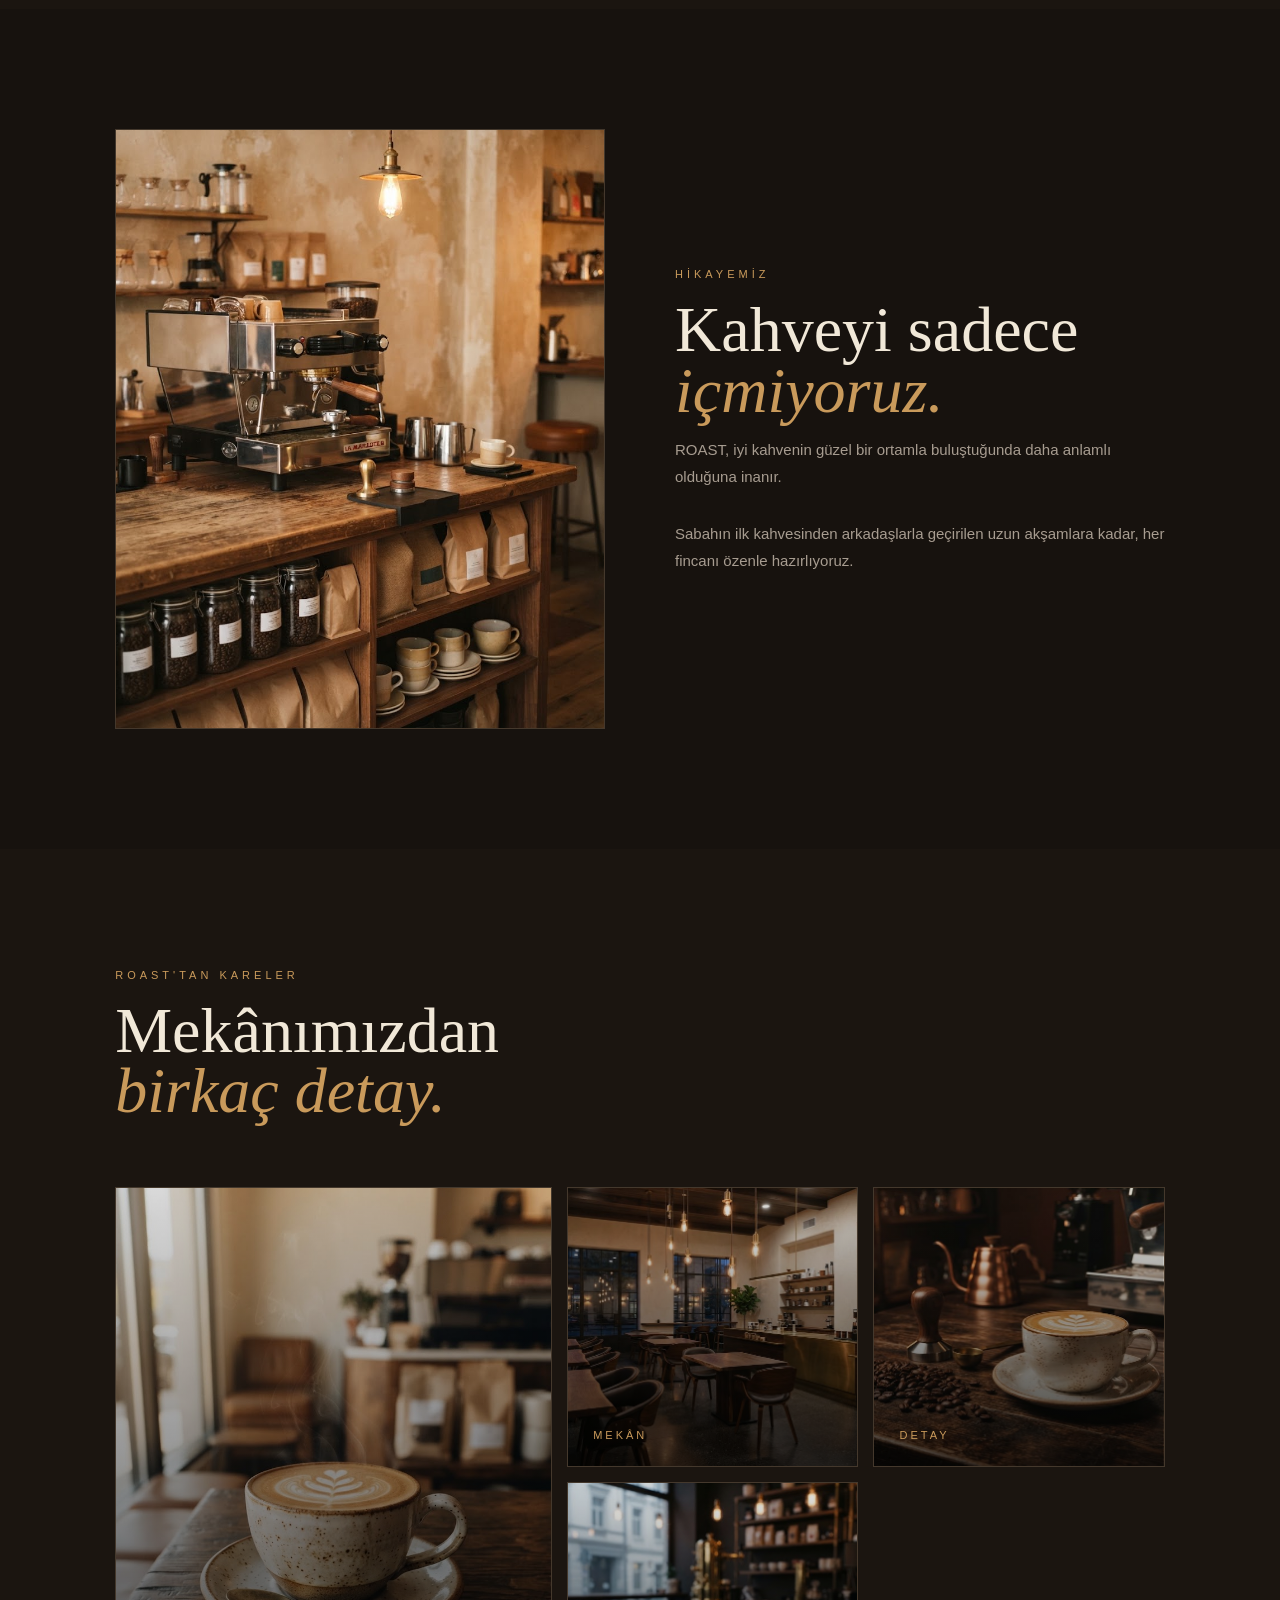
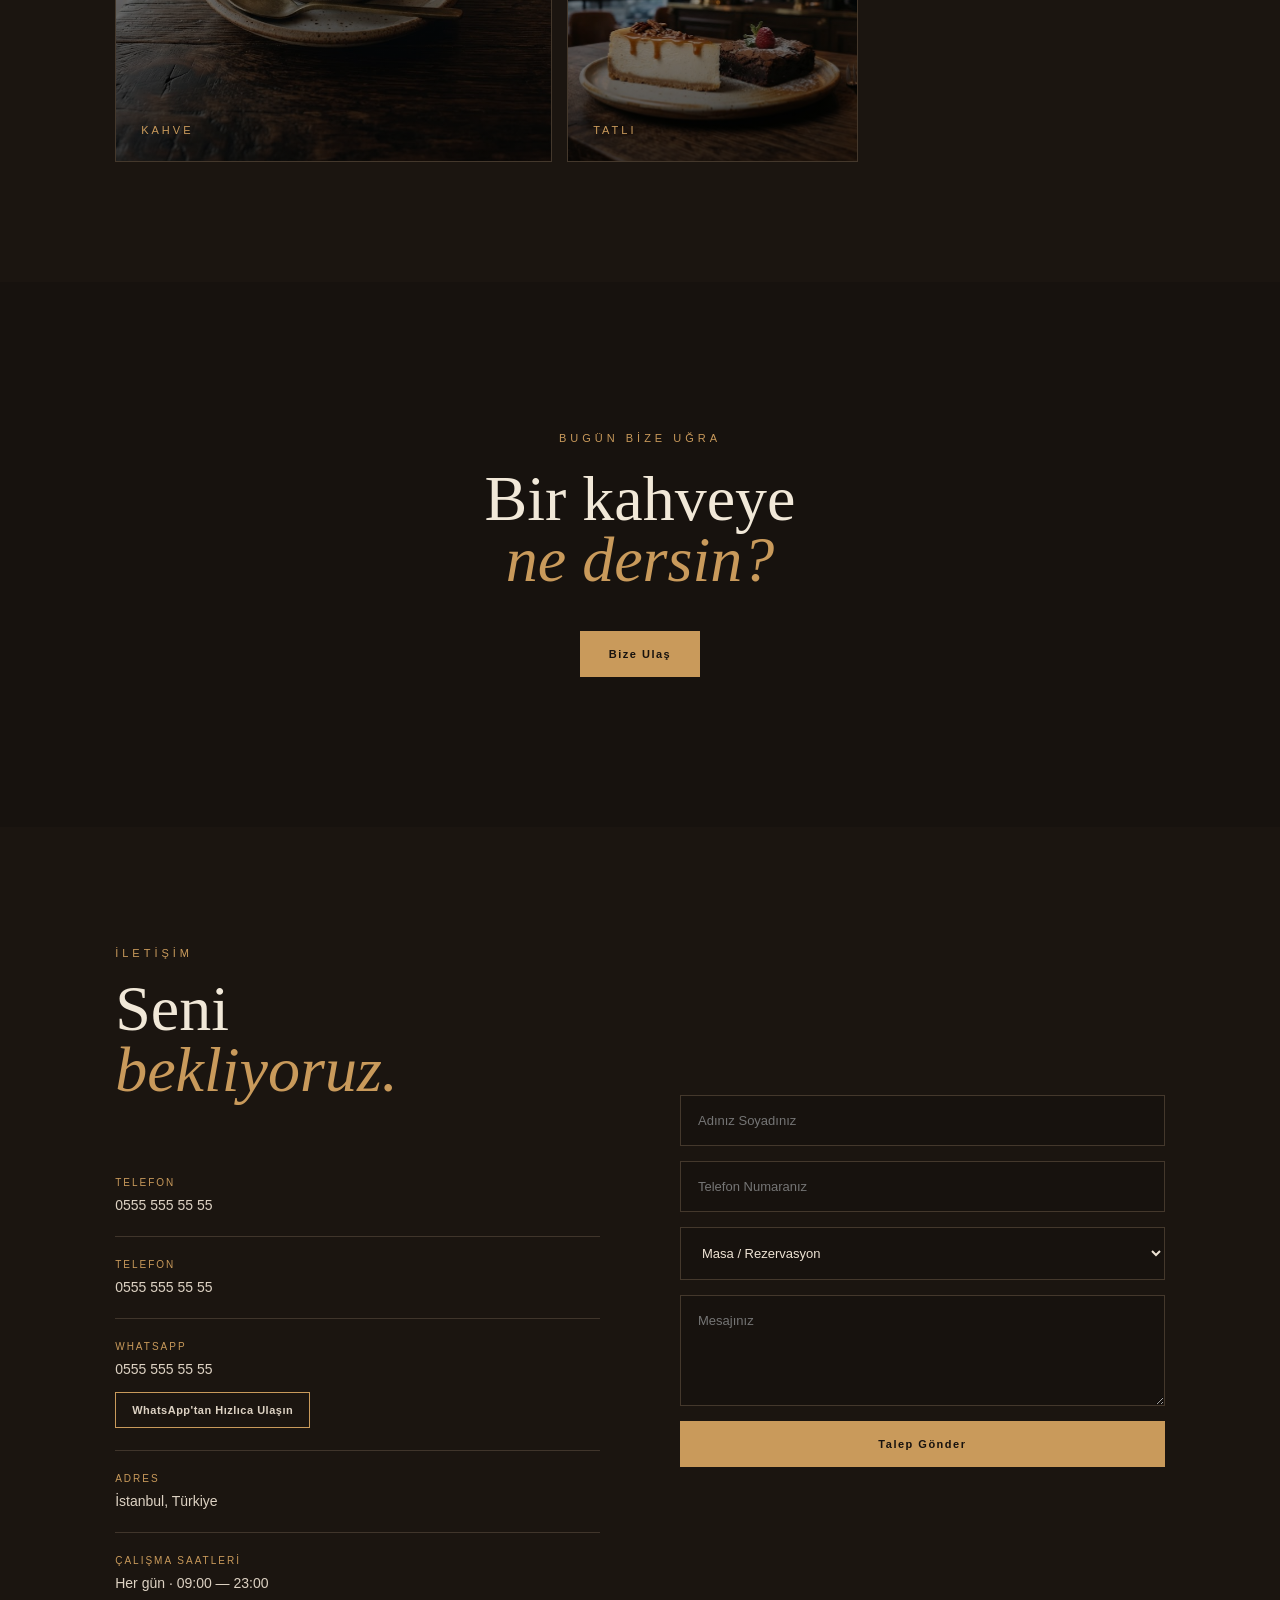
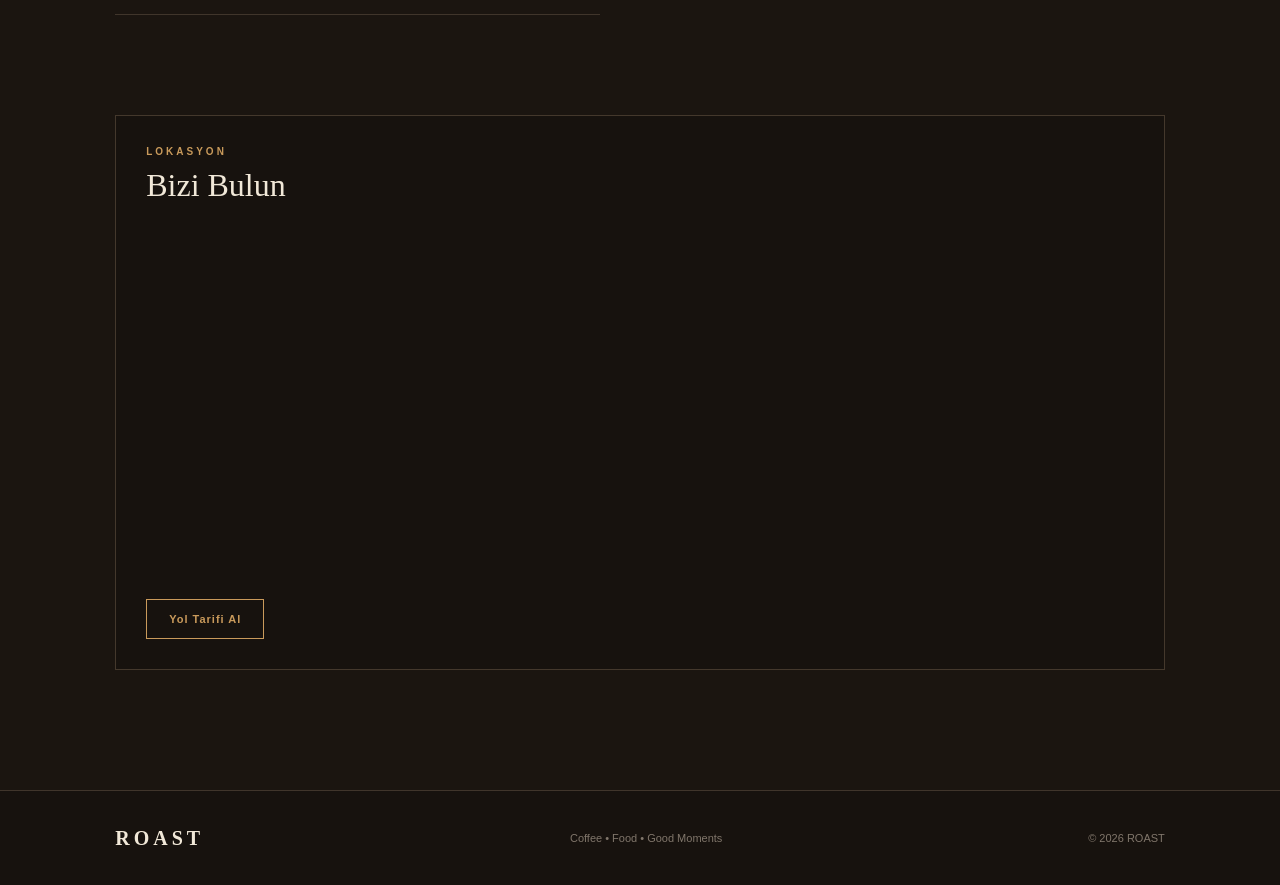
==== commit 8c8c9752: "Update index.html" ====
--- a/index.html
+++ b/index.html
@@ -266,34 +266,34 @@
                     </div>
 
                     <div class="contact-item">
-    <span>TELEFON</span>
-    <strong>
-        <a href="tel:+905555555555">
-            0555 555 55 55
-        </a>
-    </strong>
-</div>
-
-<div class="contact-item">
-        <span>WHATSAPP</span>
-    
-        <strong>
-            <a
-                href="https://wa.me/905555555555"
-                target="_blank"
-            >
-                0555 555 55 55
-            </a>
-        </strong>
-    
-        <a
-            href="https://wa.me/905555555555"
-            target="_blank"
-            class="whatsapp-button"
-        >
-            WhatsApp'tan Hızlıca Ulaşın
-        </a>
-    </div>
+                        <span>TELEFON</span>
+                        <strong>
+                            <a href="tel:+905555555555">
+                                0555 555 55 55
+                            </a>
+                        </strong>
+                    </div>
+
+                    <div class="contact-item">
+                        <span>WHATSAPP</span>
+
+                        <strong>
+                            <a
+                                href="https://wa.me/905555555555"
+                                target="_blank"
+                            >
+                                0555 555 55 55
+                            </a>
+                        </strong>
+
+                        <a
+                            href="https://wa.me/905555555555"
+                            target="_blank"
+                            class="whatsapp-button"
+                        >
+                            WhatsApp'tan Hızlıca Ulaşın
+                        </a>
+                    </div>
 
                     <div class="contact-item">
                         <span>ADRES</span>
--- a/style.css
+++ b/style.css
@@ -655,5 +655,107 @@
     .gallery-item:nth-child(1) {
         grid-row: span 1;
     }
-
-}
+    .map-box {
+    margin-top: 10px;
+    padding: 20px;
+}
+
+.map-box iframe {
+    height: 300px;
+}
+
+.map-title h3 {
+    font-size: 28px;
+}
+
+.map-button {
+    width: 100%;
+    text-align: center;
+}
+
+.whatsapp-button {
+    width: fit-content;
+}
+
+}
+/* ========================================
+   GOOGLE MAPS
+======================================== */
+
+.map-box {
+    grid-column: 1 / -1;
+    margin-top: 20px;
+    padding: 30px;
+    background-color: #17120e;
+    border: 1px solid #44382c;
+}
+
+.map-title {
+    margin-bottom: 25px;
+}
+
+.map-title span {
+    display: block;
+    margin-bottom: 10px;
+    color: #c99a5b;
+    font-family: Arial, sans-serif;
+    font-size: 10px;
+    font-weight: bold;
+    letter-spacing: 3px;
+}
+
+.map-title h3 {
+    margin: 0;
+    color: #f1e8d8;
+    font-size: 32px;
+    font-weight: normal;
+}
+
+.map-box iframe {
+    display: block;
+    width: 100%;
+    height: 350px;
+    border: 0;
+}
+
+.map-button {
+    display: inline-block;
+    margin-top: 20px;
+    padding: 13px 22px;
+    background-color: transparent;
+    border: 1px solid #c99a5b;
+    color: #c99a5b;
+    font-family: Arial, sans-serif;
+    font-size: 11px;
+    font-weight: bold;
+    letter-spacing: 1px;
+    transition: background-color 0.15s ease;
+}
+
+.map-button:hover {
+    background-color: #241c15;
+    color: #c99a5b;
+}
+/* ========================================
+   WHATSAPP BUTONU
+======================================== */
+
+.whatsapp-button {
+    display: block;
+    width: fit-content;
+    margin-top: 14px;
+    padding: 11px 16px;
+    background-color: transparent;
+    border: 1px solid #c99a5b;
+    color: #ddd2c3 !important;
+    font-family: Arial, sans-serif;
+    font-size: 11px;
+    font-weight: bold;
+    letter-spacing: 0.5px;
+    transition: background-color 0.15s ease;
+}
+
+.whatsapp-button:hover {
+    background-color: #241c15;
+    color: #c99a5b !important;
+}
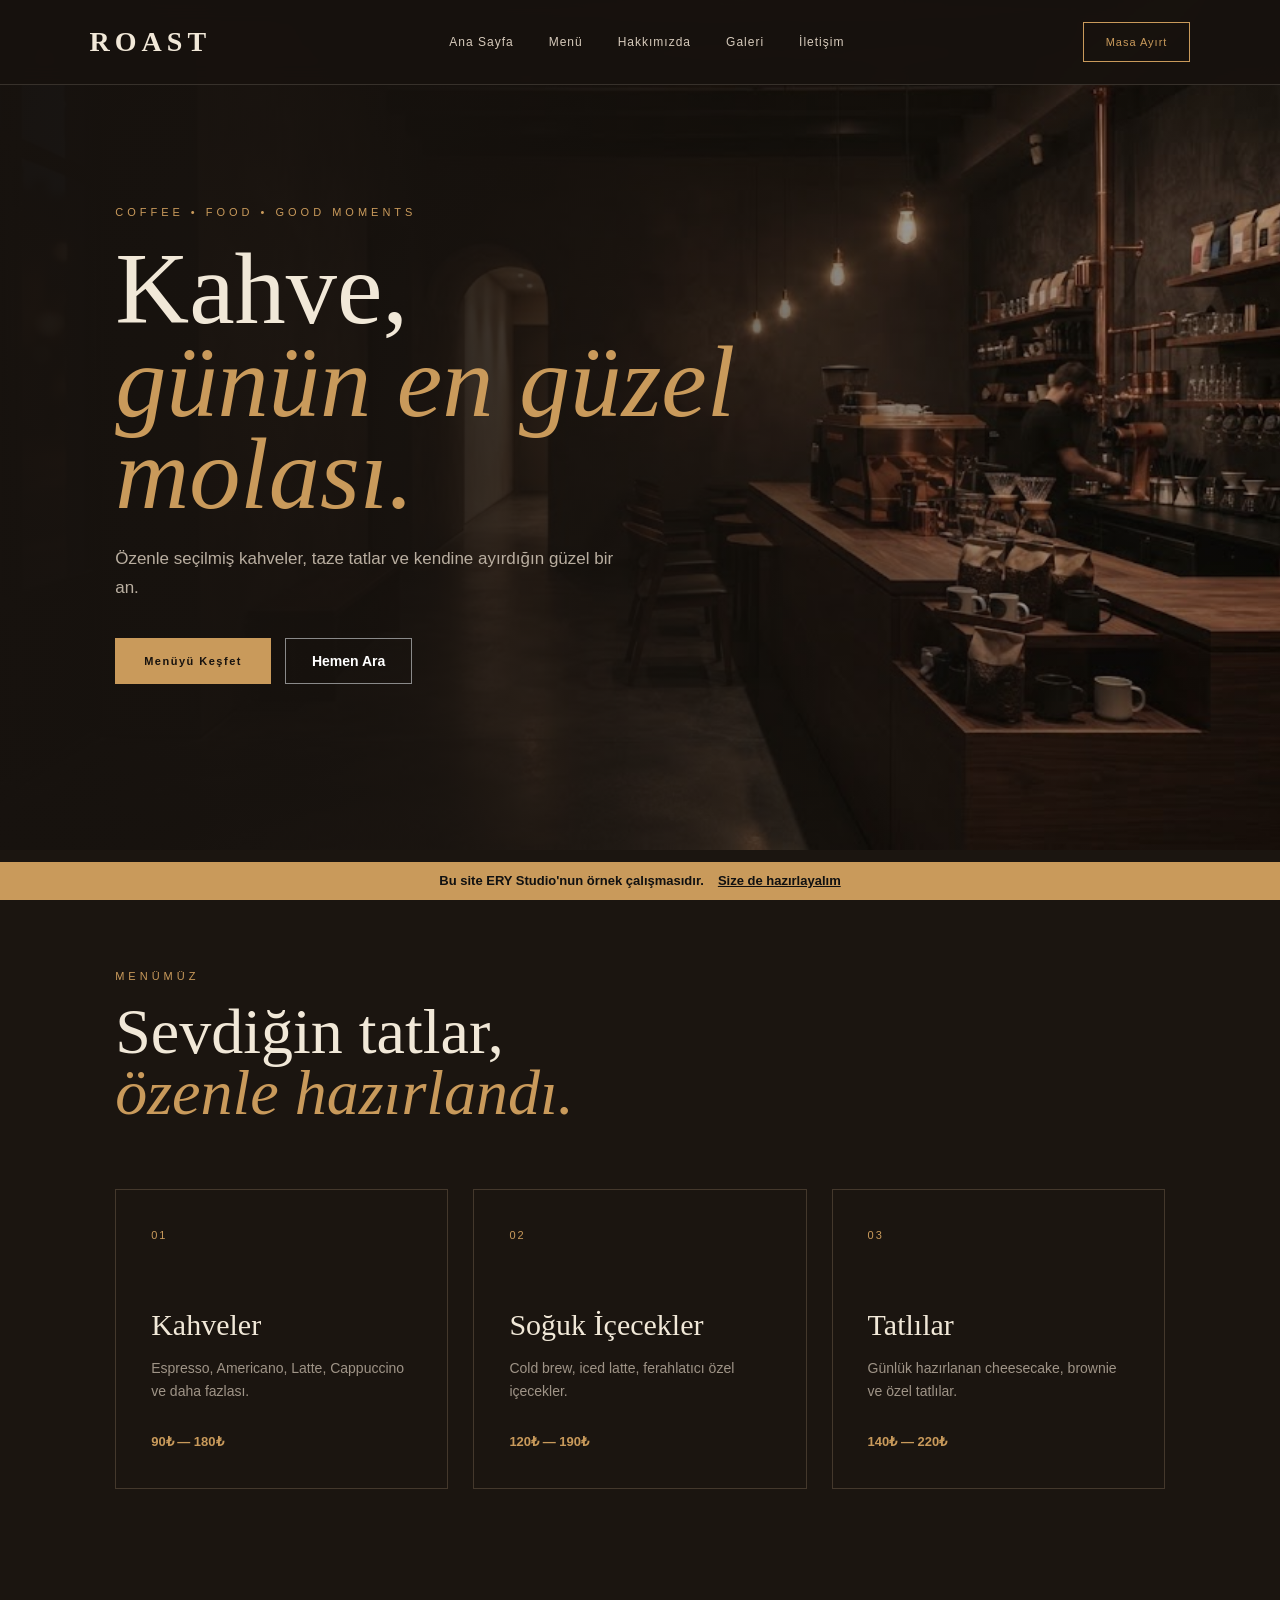
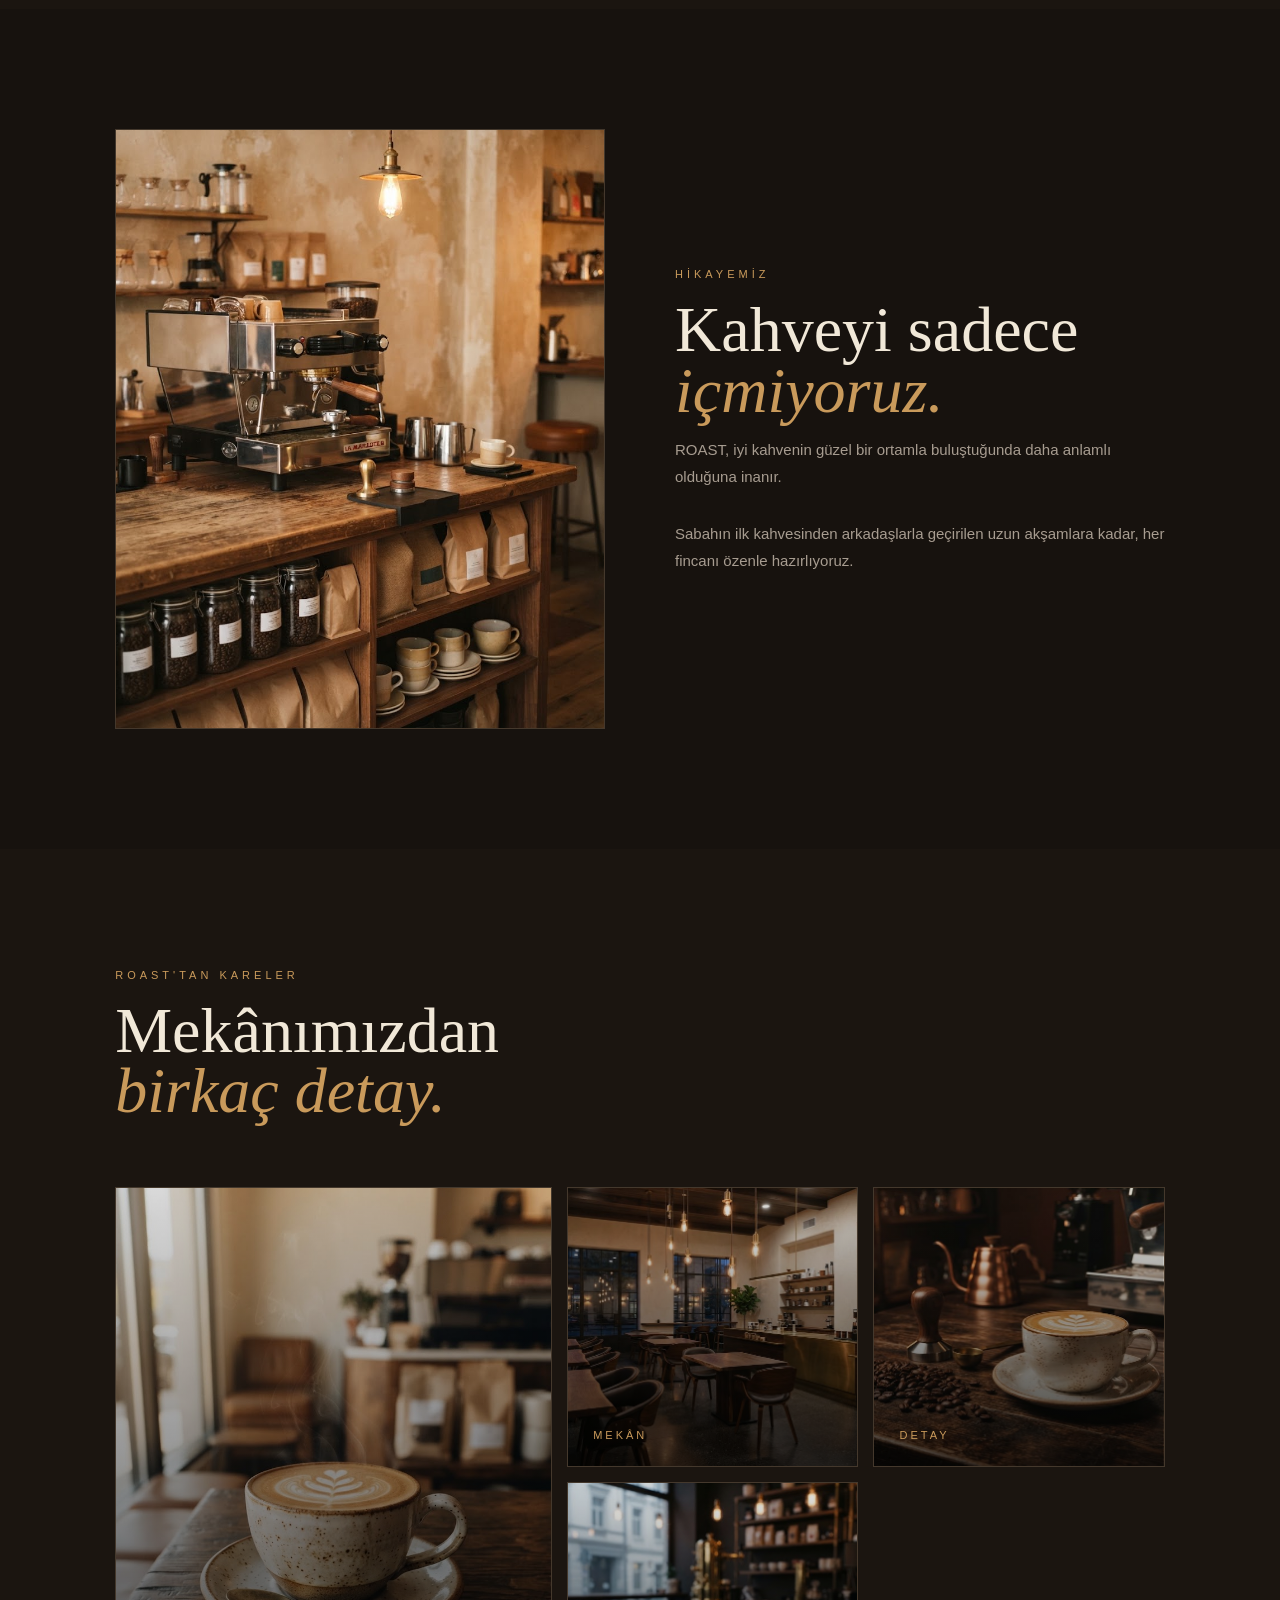
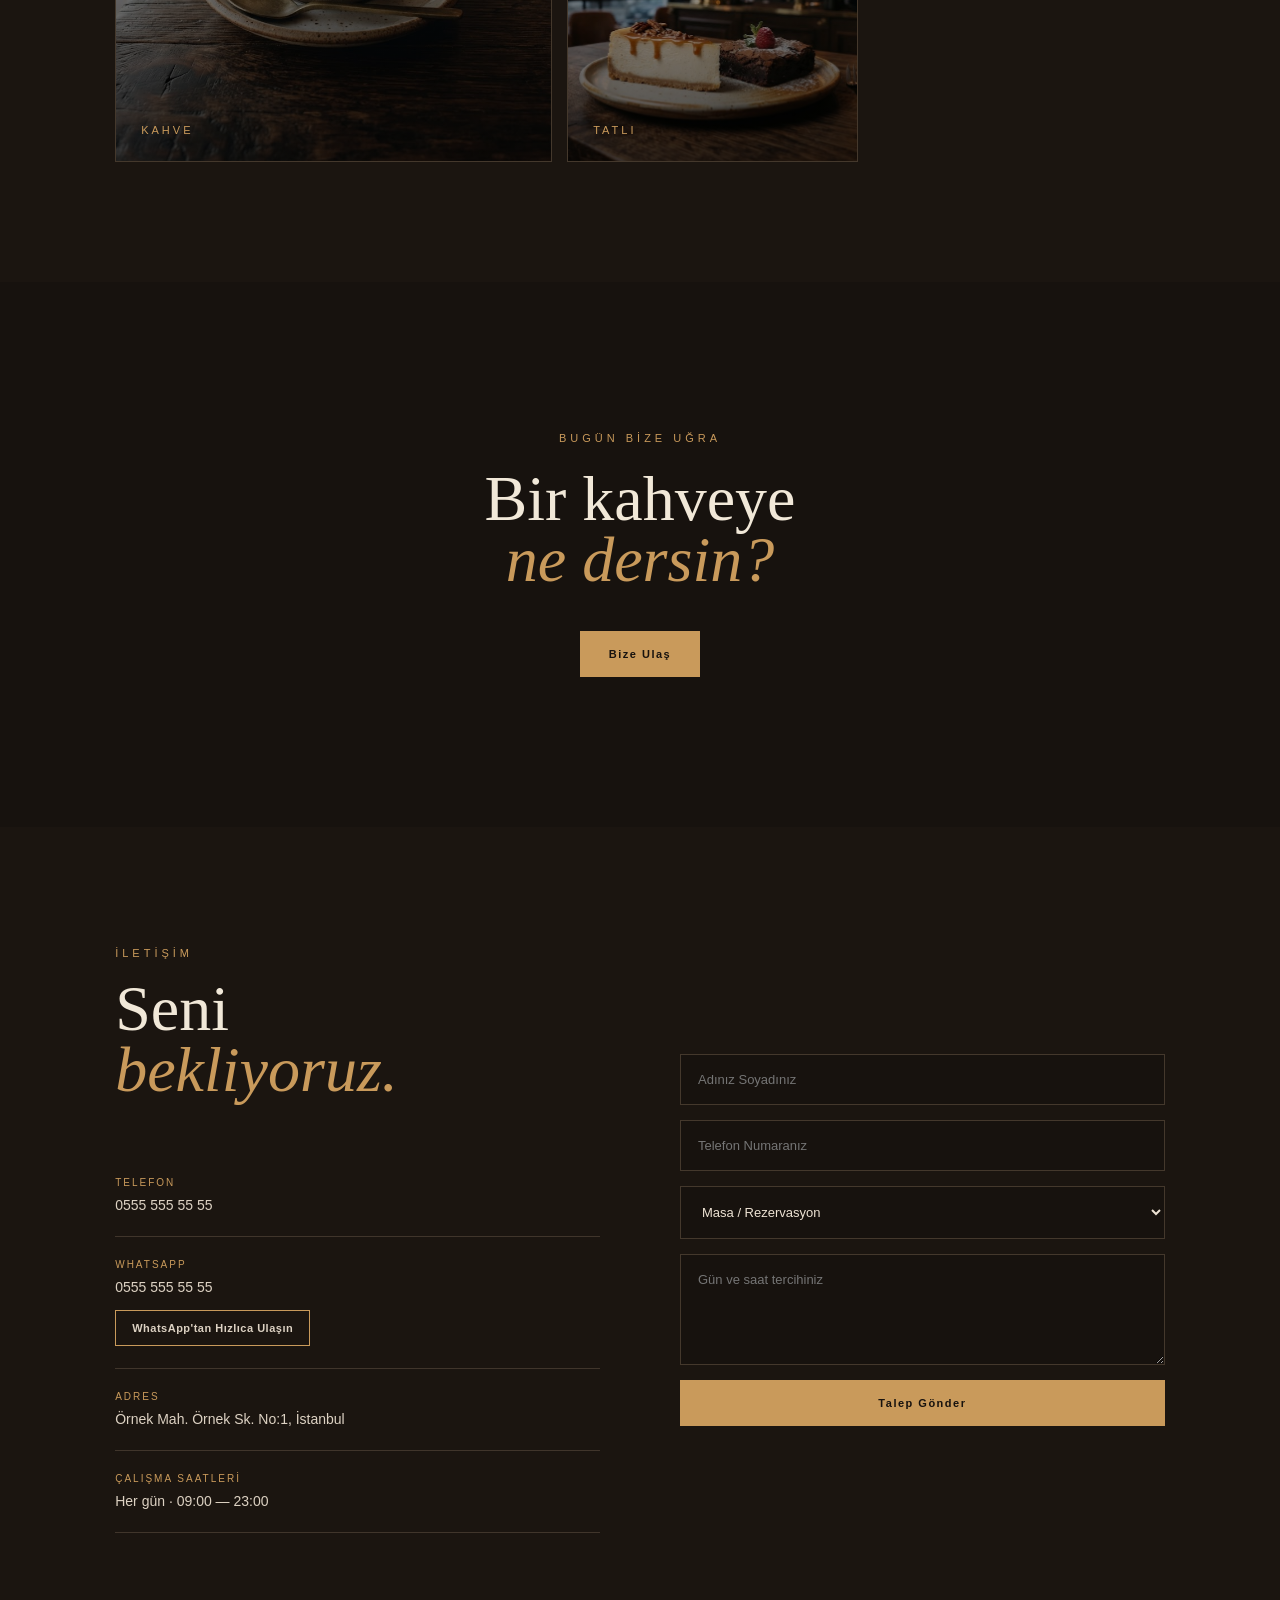
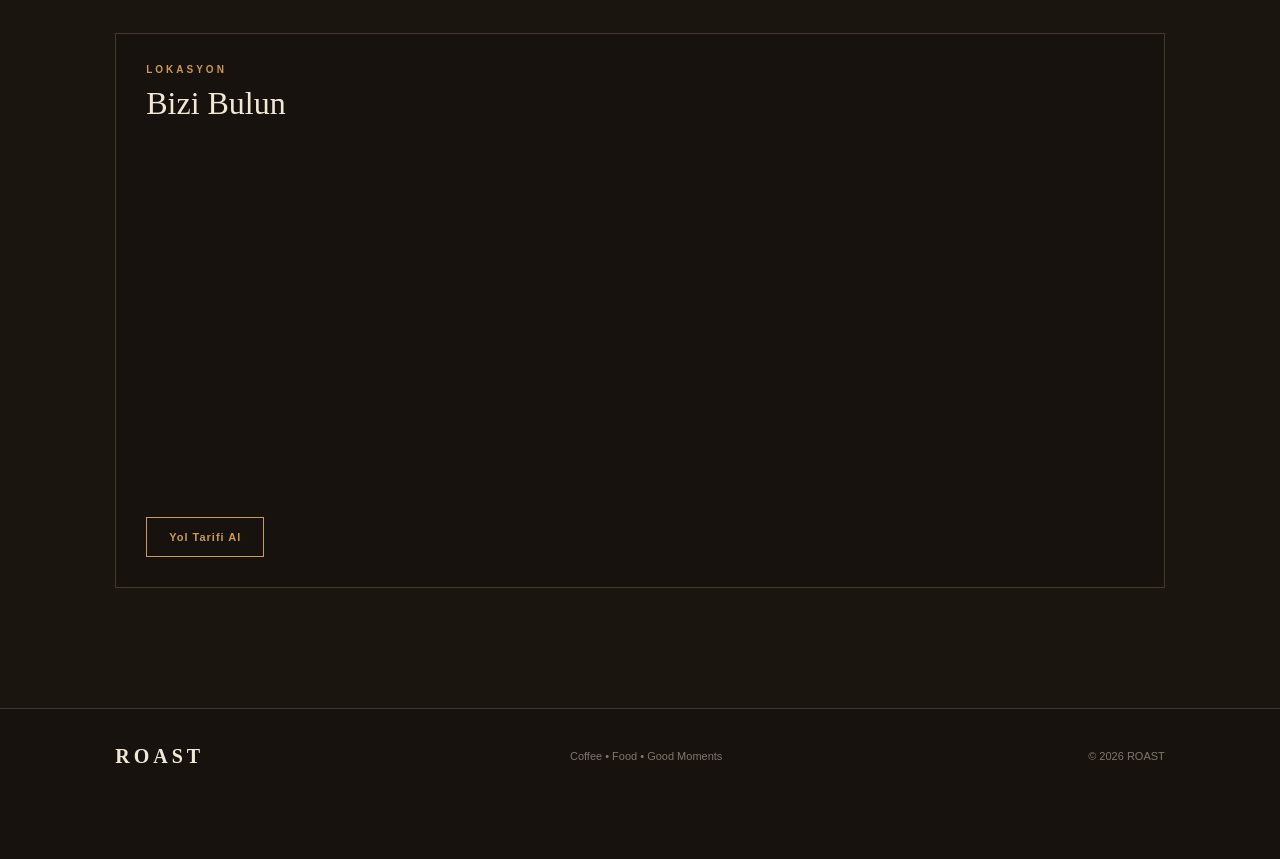
==== commit 27b12864: "Update index.html" ====
--- a/index.html
+++ b/index.html
@@ -4,24 +4,59 @@
     <meta charset="UTF-8">
     <meta name="viewport" content="width=device-width, initial-scale=1.0">
 
-    <title>ROAST | Coffee & Good Moments</title>
-
-    <meta
-        name="description"
-        content="ROAST Coffee & Good Moments — kaliteli kahve, taze tatlılar ve keyifli anlar."
-    >
-    <link rel="icon" type="image/png" href="images/favicon.jpg">
+    <title>ROAST | Coffee &amp; Good Moments</title>
+
+    <meta name="description" content="ROAST Coffee &amp; Good Moments — kaliteli kahve, taze tatlılar ve keyifli anlar.">
+    <link rel="icon" type="image/jpeg" href="images/favicon.jpg">
     <link rel="stylesheet" href="style.css">
+
+    <!-- Örnek çalışma şeridi ve ek kurallar. style.css'e dokunmaz. Teslimde bu bloğu sil. -->
+    <style>
+        .ery-demo {
+            position: fixed; left: 0; right: 0; bottom: 0; z-index: 2000;
+            display: flex; justify-content: center; align-items: center; flex-wrap: wrap;
+            gap: 6px 14px; padding: 10px 16px;
+            background: #c99a5b; color: #111;
+            font: bold 13px/1.4 Arial, sans-serif; text-align: center;
+        }
+        .ery-demo a { color: #111; text-decoration: underline; white-space: nowrap; }
+        body { padding-bottom: 56px; }
+
+        .hero-actions { display: flex; gap: 14px; flex-wrap: wrap; align-items: center; }
+        .call-button {
+            display: inline-block; padding: 14px 26px;
+            border: 1px solid #8a8a8a; color: #fff; background: transparent;
+            font: bold 14px Arial, sans-serif; text-align: center; text-decoration: none;
+        }
+        .call-button:hover { border-color: #c99a5b; color: #c99a5b; }
+
+        .contact-form button { cursor: pointer; }
+
+        a:focus-visible, button:focus-visible, input:focus-visible,
+        select:focus-visible, textarea:focus-visible { outline: 2px solid #fff; outline-offset: 2px; }
+
+        @media (max-width: 600px) {
+            .hero-actions { flex-direction: column; align-items: stretch; }
+            .hero-actions .main-button, .hero-actions .call-button { width: 100%; text-align: center; }
+            body { padding-bottom: 74px; }
+        }
+    </style>
 </head>
 
 <body>
+
+    <!--
+      MÜŞTERİYE TESLİM EDERKEN DEĞİŞTİRİLECEKLER:
+      1) Telefon: 0555 555 55 55 / +905555555555 (tel, WhatsApp x2, hero "Hemen Ara")
+      2) Adres, çalışma saatleri, menü fiyatları ve harita (iframe + "Yol Tarifi Al")
+      3) Form adresi (formsubmit.co/...) ve _next adresi
+      4) Alttaki "örnek çalışma" şeridini (class="ery-demo") ve <style> bloğundaki .ery-demo kurallarını sil
+    -->
 
     <!-- HEADER -->
     <header class="header">
 
-        <a href="#anasayfa" class="logo">
-            ROAST
-        </a>
+        <a href="#anasayfa" class="logo">ROAST</a>
 
         <nav class="nav">
             <a href="#anasayfa">Ana Sayfa</a>
@@ -31,23 +66,19 @@
             <a href="#iletisim">İletişim</a>
         </nav>
 
-        <a href="#iletisim" class="reservation-button">
-            Masa Ayırt
-        </a>
+        <a href="#iletisim" class="reservation-button">Masa Ayırt</a>
 
     </header>
 
 
-    <!-- HERO -->
     <main>
 
+        <!-- HERO -->
         <section class="hero" id="anasayfa">
 
             <div class="hero-content">
 
-                <span class="eyebrow">
-                    COFFEE • FOOD • GOOD MOMENTS
-                </span>
+                <span class="eyebrow">COFFEE • FOOD • GOOD MOMENTS</span>
 
                 <h1>
                     Kahve,<br>
@@ -59,9 +90,10 @@
                     ve kendine ayırdığın güzel bir an.
                 </p>
 
-                <a href="#menu" class="main-button">
-                    Menüyü Keşfet
-                </a>
+                <div class="hero-actions">
+                    <a href="#menu" class="main-button">Menüyü Keşfet</a>
+                    <a href="tel:+905555555555" class="call-button">Hemen Ara</a>
+                </div>
 
             </div>
 
@@ -72,78 +104,34 @@
         <section class="menu-section" id="menu">
 
             <div class="section-heading">
-
-                <span class="section-label">
-                    MENÜMÜZ
-                </span>
-
+                <span class="section-label">MENÜMÜZ</span>
                 <h2>
                     Sevdiğin tatlar,<br>
                     <span>özenle hazırlandı.</span>
                 </h2>
-
-            </div>
-
+            </div>
 
             <div class="menu-grid">
 
                 <div class="menu-card">
-
                     <span class="menu-number">01</span>
-
-                    <h3>
-                        Kahveler
-                    </h3>
-
-                    <p>
-                        Espresso, Americano, Latte,
-                        Cappuccino ve daha fazlası.
-                    </p>
-
-                    <strong>
-                        90₺ — 180₺
-                    </strong>
-
-                </div>
-
+                    <h3>Kahveler</h3>
+                    <p>Espresso, Americano, Latte, Cappuccino ve daha fazlası.</p>
+                    <strong>90₺ — 180₺</strong>
+                </div>
 
                 <div class="menu-card">
-
                     <span class="menu-number">02</span>
-
-                    <h3>
-                        Soğuk İçecekler
-                    </h3>
-
-                    <p>
-                        Cold brew, iced latte,
-                        ferahlatıcı özel içecekler.
-                    </p>
-
-                    <strong>
-                        120₺ — 190₺
-                    </strong>
-
-                </div>
-
+                    <h3>Soğuk İçecekler</h3>
+                    <p>Cold brew, iced latte, ferahlatıcı özel içecekler.</p>
+                    <strong>120₺ — 190₺</strong>
+                </div>
 
                 <div class="menu-card">
-
                     <span class="menu-number">03</span>
-
-                    <h3>
-                        Tatlılar
-                    </h3>
-
-                    <p>
-                        Günlük hazırlanan cheesecake,
-                        brownie ve özel tatlılar.
-                    </p>
-
-                    <strong>
-                        140₺ — 220₺
-                    </strong>
-
+                    <h3>Tatlılar</h3>
+                    <p>Günlük hazırlanan cheesecake, brownie ve özel tatlılar.</p>
+                    <strong>140₺ — 220₺</strong>
                 </div>
 
             </div>
@@ -158,23 +146,17 @@
 
             <div class="about-content">
 
-                <span class="section-label">
-                    HİKAYEMİZ
-                </span>
+                <span class="section-label">HİKAYEMİZ</span>
 
                 <h2>
                     Kahveyi sadece<br>
                     <span>içmiyoruz.</span>
                 </h2>
 
+                <p>ROAST, iyi kahvenin güzel bir ortamla buluştuğunda daha anlamlı olduğuna inanır.</p>
+
                 <p>
-                    ROAST, iyi kahvenin güzel bir ortamla
-                    buluştuğunda daha anlamlı olduğuna inanır.
-                </p>
-
-                <p>
-                    Sabahın ilk kahvesinden arkadaşlarla
-                    geçirilen uzun akşamlara kadar,
+                    Sabahın ilk kahvesinden arkadaşlarla geçirilen uzun akşamlara kadar,
                     her fincanı özenle hazırlıyoruz.
                 </p>
 
@@ -187,37 +169,18 @@
         <section class="gallery-section" id="galeri">
 
             <div class="section-heading">
-
-                <span class="section-label">
-                    ROAST'TAN KARELER
-                </span>
-
+                <span class="section-label">ROAST'TAN KARELER</span>
                 <h2>
                     Mekânımızdan<br>
                     <span>birkaç detay.</span>
                 </h2>
-
-            </div>
-
+            </div>
 
             <div class="gallery-grid">
-
-                <div class="gallery-item gallery-large">
-                    <span>KAHVE</span>
-                </div>
-
-                <div class="gallery-item">
-                    <span>MEKÂN</span>
-                </div>
-
-                <div class="gallery-item">
-                    <span>DETAY</span>
-                </div>
-
-                <div class="gallery-item">
-                    <span>TATLI</span>
-                </div>
-
+                <div class="gallery-item gallery-large"><span>KAHVE</span></div>
+                <div class="gallery-item"><span>MEKÂN</span></div>
+                <div class="gallery-item"><span>DETAY</span></div>
+                <div class="gallery-item"><span>TATLI</span></div>
             </div>
 
         </section>
@@ -226,18 +189,14 @@
         <!-- CTA -->
         <section class="cta">
 
-            <span class="section-label">
-                BUGÜN BİZE UĞRA
-            </span>
+            <span class="section-label">BUGÜN BİZE UĞRA</span>
 
             <h2>
                 Bir kahveye<br>
                 <span>ne dersin?</span>
             </h2>
 
-            <a href="#iletisim" class="main-button">
-                Bize Ulaş
-            </a>
+            <a href="#iletisim" class="main-button">Bize Ulaş</a>
 
         </section>
 
@@ -247,9 +206,7 @@
 
             <div class="contact-info">
 
-                <span class="section-label">
-                    İLETİŞİM
-                </span>
+                <span class="section-label">İLETİŞİM</span>
 
                 <h2>
                     Seni<br>
@@ -260,53 +217,27 @@
 
                     <div class="contact-item">
                         <span>TELEFON</span>
-                        <strong>
-                            0555 555 55 55
-                        </strong>
-                    </div>
-
-                    <div class="contact-item">
-                        <span>TELEFON</span>
-                        <strong>
-                            <a href="tel:+905555555555">
-                                0555 555 55 55
-                            </a>
-                        </strong>
+                        <strong><a href="tel:+905555555555">0555 555 55 55</a></strong>
                     </div>
 
                     <div class="contact-item">
                         <span>WHATSAPP</span>
-
                         <strong>
-                            <a
-                                href="https://wa.me/905555555555"
-                                target="_blank"
-                            >
-                                0555 555 55 55
-                            </a>
+                            <a href="https://wa.me/905555555555" target="_blank" rel="noopener">0555 555 55 55</a>
                         </strong>
-
-                        <a
-                            href="https://wa.me/905555555555"
-                            target="_blank"
-                            class="whatsapp-button"
-                        >
+                        <a href="https://wa.me/905555555555" target="_blank" rel="noopener" class="whatsapp-button">
                             WhatsApp'tan Hızlıca Ulaşın
                         </a>
                     </div>
 
                     <div class="contact-item">
                         <span>ADRES</span>
-                        <strong>
-                            İstanbul, Türkiye
-                        </strong>
+                        <strong>Örnek Mah. Örnek Sk. No:1, İstanbul</strong>
                     </div>
 
                     <div class="contact-item">
                         <span>ÇALIŞMA SAATLERİ</span>
-                        <strong>
-                            Her gün · 09:00 — 23:00
-                        </strong>
+                        <strong>Her gün · 09:00 — 23:00</strong>
                     </div>
 
                 </div>
@@ -314,86 +245,53 @@
             </div>
 
 
-            <form class="contact-form">
-
-                <input
-                    type="text"
-                    name="name"
-                    placeholder="Adınız Soyadınız"
-                    required
-                >
-
-                <input
-                    type="tel"
-                    name="phone"
-                    placeholder="Telefon Numaranız"
-                    required
-                >
+            <!-- Örnek form: mesajlar ERY Studio'ya düşer. Müşteriye teslimde adresi değiştir. -->
+            <form class="contact-form" action="https://formsubmit.co/erystudio.web@gmail.com" method="POST">
+
+                <input type="hidden" name="_subject" value="ROAST ÖRNEK SİTE - Form Denemesi">
+                <input type="hidden" name="_template" value="table">
+                <input type="hidden" name="_captcha" value="false">
+                <input type="hidden" name="_next" value="https://emreryurek.github.io/roast/tesekkurler.html">
+                <input type="text" name="_honey" style="display:none" tabindex="-1" autocomplete="off">
+
+                <input type="text" name="name" placeholder="Adınız Soyadınız" autocomplete="name" required>
+                <input type="tel" name="phone" placeholder="Telefon Numaranız" autocomplete="tel" required>
 
                 <select name="reservation" required>
-
-                    <option value="">
-                        Masa / Rezervasyon
-                    </option>
-
-                    <option value="2 kişilik">
-                        2 kişilik
-                    </option>
-
-                    <option value="3-4 kişilik">
-                        3-4 kişilik
-                    </option>
-
-                    <option value="5+ kişilik">
-                        5+ kişilik
-                    </option>
-
+                    <option value="">Masa / Rezervasyon</option>
+                    <option value="2 kişilik">2 kişilik</option>
+                    <option value="3-4 kişilik">3-4 kişilik</option>
+                    <option value="5+ kişilik">5+ kişilik</option>
                 </select>
 
-                <textarea
-                    name="message"
-                    rows="5"
-                    placeholder="Mesajınız"
-                ></textarea>
-
-                <button
-                    type="submit"
-                    class="main-button"
-                >
-                    Talep Gönder
-                </button>
+                <textarea name="message" rows="5" placeholder="Gün ve saat tercihiniz"></textarea>
+
+                <button type="submit" class="main-button">Talep Gönder</button>
 
             </form>
-                    </form>
-
-
-        <div class="map-box">
-
-            <div class="map-title">
-                <span>LOKASYON</span>
-
-                <h3>
-                    Bizi Bulun
-                </h3>
-            </div>
-
-            <iframe
-                src="https://www.google.com/maps?q=Istanbul%2C%20Turkey&output=embed"
-                loading="lazy"
-                allowfullscreen
-                referrerpolicy="no-referrer-when-downgrade">
-            </iframe>
-
-            <a
-                href="https://www.google.com/maps/search/?api=1&query=Istanbul%2C%20Turkey"
-                target="_blank"
-                class="map-button">
-                Yol Tarifi Al
-            </a>
-
-        </div>
-
-    </section>
+
+
+            <div class="map-box">
+
+                <div class="map-title">
+                    <span>LOKASYON</span>
+                    <h3>Bizi Bulun</h3>
+                </div>
+
+                <iframe
+                    src="https://www.google.com/maps?q=Istanbul%2C%20Turkey&output=embed"
+                    title="ROAST konum haritası"
+                    loading="lazy"
+                    allowfullscreen
+                    referrerpolicy="no-referrer-when-downgrade">
+                </iframe>
+
+                <a href="https://www.google.com/maps/search/?api=1&query=Istanbul%2C%20Turkey"
+                   target="_blank" rel="noopener" class="map-button">
+                    Yol Tarifi Al
+                </a>
+
+            </div>
 
         </section>
 
@@ -402,20 +300,15 @@
 
     <!-- FOOTER -->
     <footer class="footer">
-
-        <strong>
-            ROAST
-        </strong>
-
-        <p>
-            Coffee • Food • Good Moments
-        </p>
-
-        <span>
-            © 2026 ROAST
-        </span>
-
+        <strong>ROAST</strong>
+        <p>Coffee • Food • Good Moments</p>
+        <span>© 2026 ROAST</span>
     </footer>
+
+    <div class="ery-demo">
+        <span>Bu site ERY Studio'nun örnek çalışmasıdır.</span>
+        <a href="https://wa.me/905325023600?text=Merhaba%2C%20ROAST%20%C3%B6rne%C4%9Fini%20g%C3%B6rd%C3%BCm%2C%20bana%20da%20site%20istiyorum." target="_blank" rel="noopener">Size de hazırlayalım</a>
+    </div>
 
 </body>
 </html>
